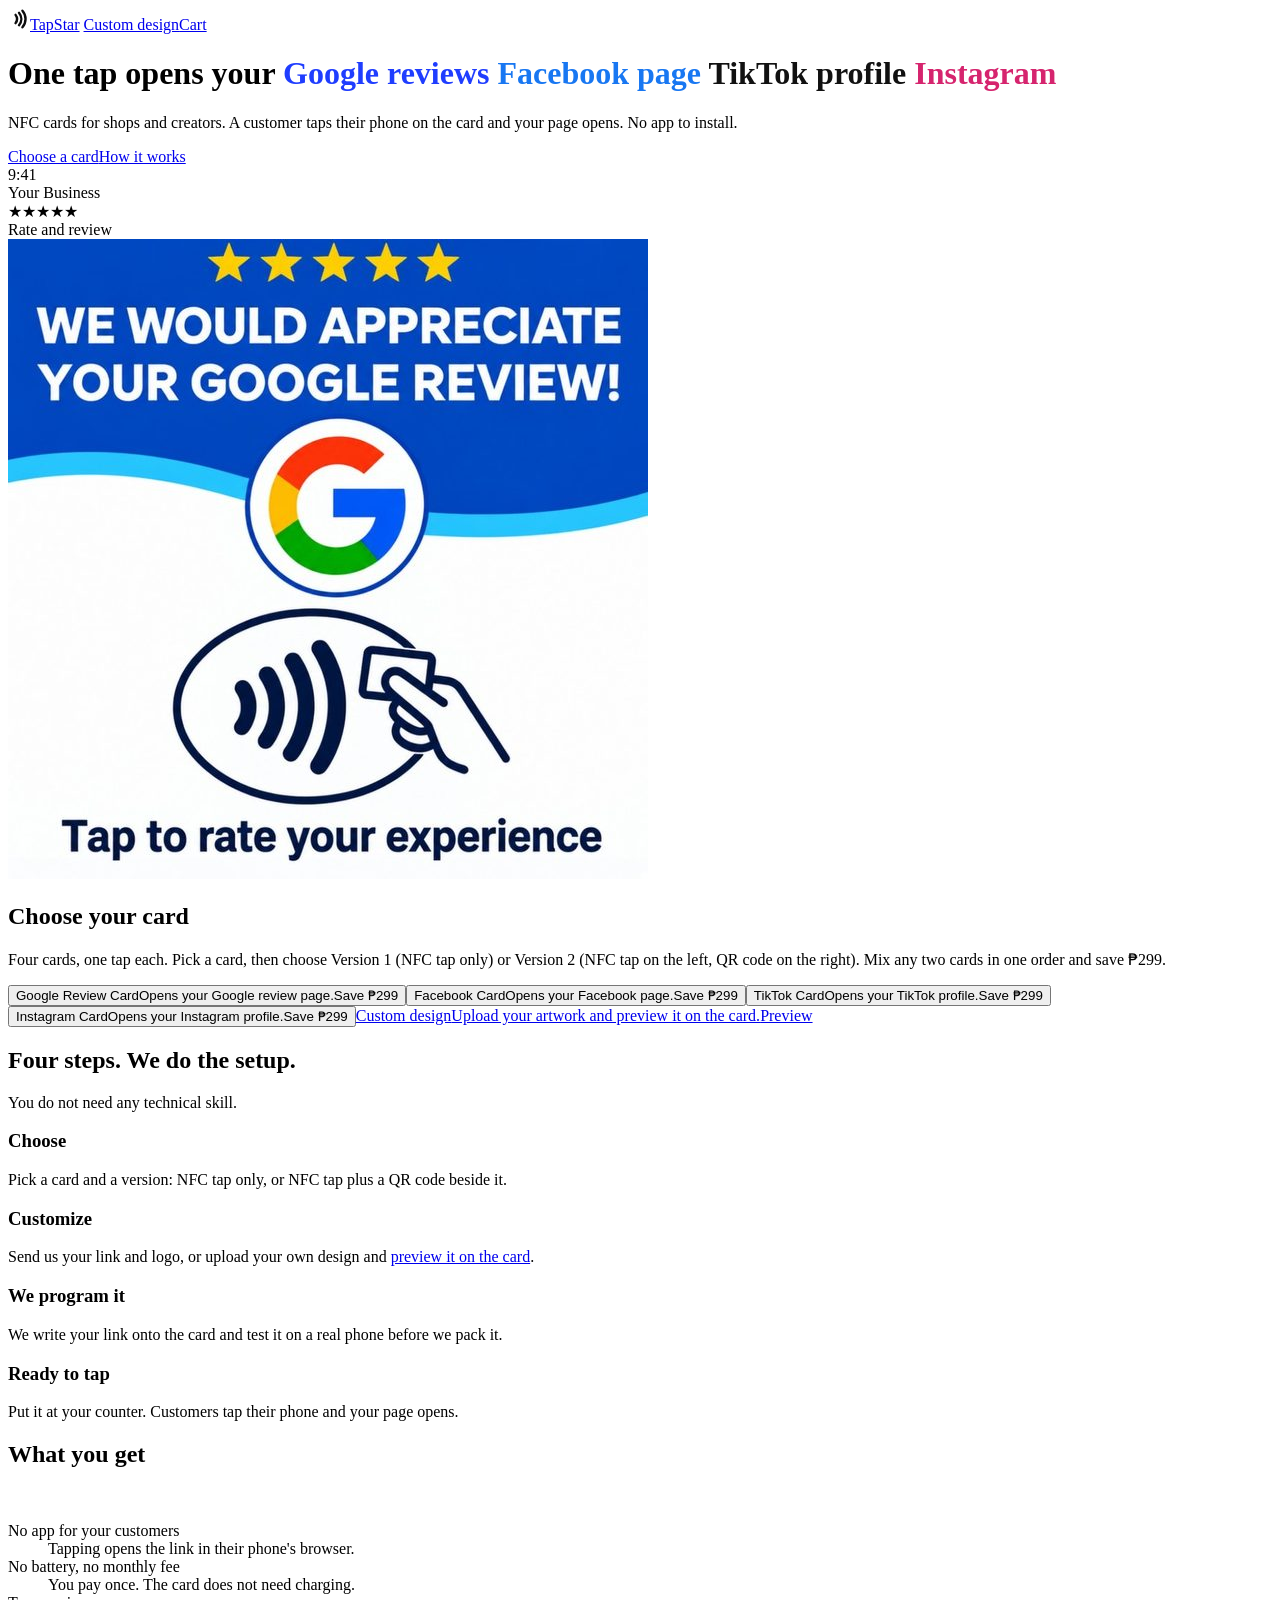
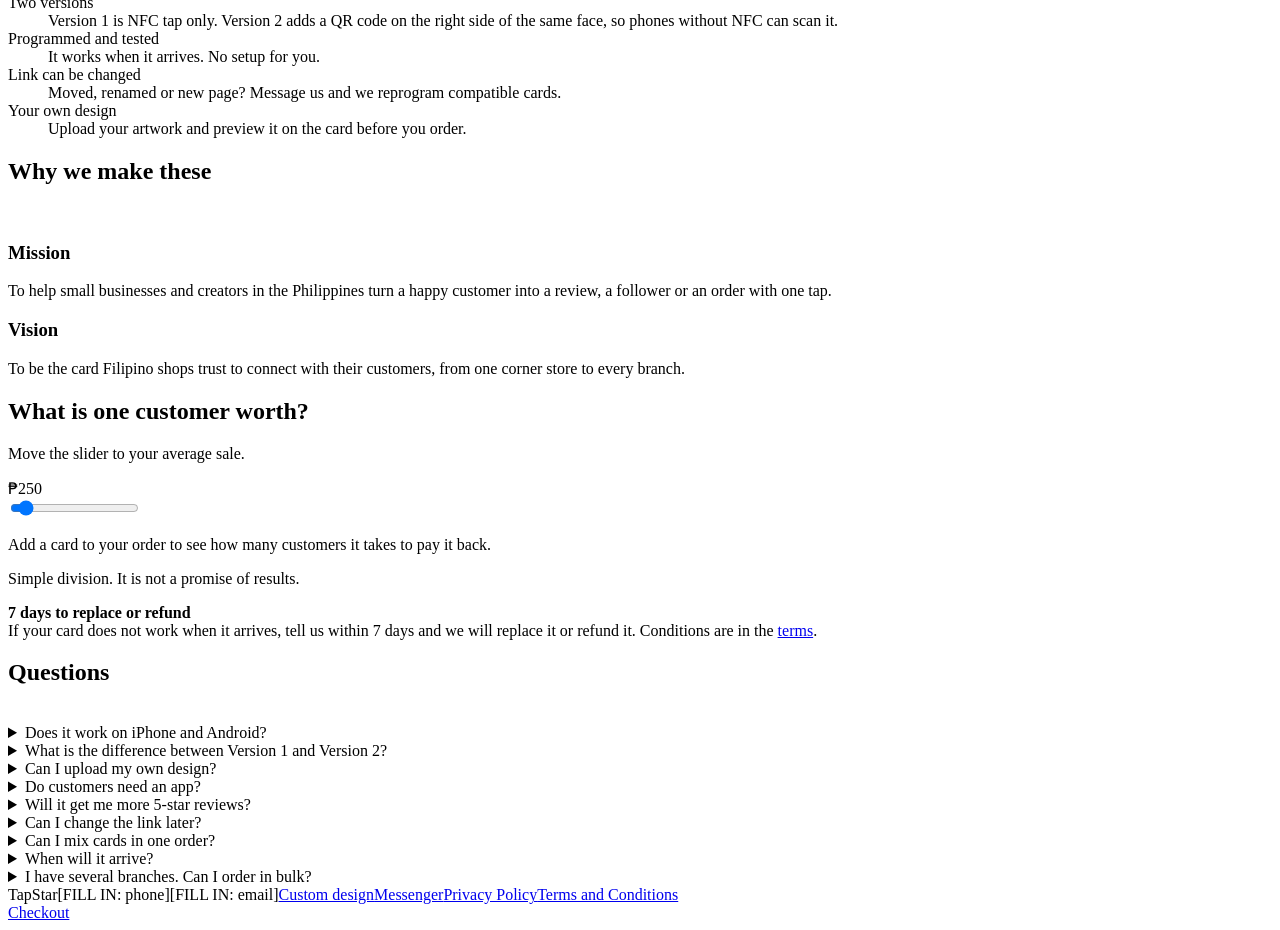
==== index.html @ 739f304b "Add files via upload" ====
<!DOCTYPE html>
<html lang="en">
<head>
<meta charset="UTF-8">
<meta name="viewport" content="width=device-width, initial-scale=1">
<title>TapStar: NFC cards that open your Google reviews, Facebook, TikTok or Instagram</title>
<meta name="description" content="NFC cards for shops and creators. A customer taps their phone on the card and your Google review page, Facebook, TikTok or Instagram opens.">
<link rel="icon" href="favicon.svg" type="image/svg+xml">
<link href="https://fonts.googleapis.com/css2?family=Schibsted+Grotesk:wght@400;600;800&display=swap" rel="stylesheet">
<link rel="stylesheet" href="style.css">
</head>
<body>
<div id="promo"></div>

<div class="w">
  <nav>
    <a class="logo" href="#top"><svg width="22" height="22" viewBox="0 0 64 64" fill="none" stroke="#0e0e0e" stroke-width="7" stroke-linecap="round" aria-hidden="true"><path d="M22 20c6 8 6 16 0 24"/><path d="M32 14c9 11 9 25 0 36"/><path d="M42 8c12 14 12 34 0 48"/></svg>TapStar</a>
    <span class="nr"><a class="o" id="navx" href="customize.html">Custom design</a><a class="o" id="navc" href="checkout.html">Cart</a></span>
  </nav>
</div>
<div class="w">

  <div class="hero" id="top">
    <div>
      <h1>One tap opens your<span class="cyc"><span class="trk" id="trk">
        <span style="color:#1f3dff">Google reviews</span>
        <span style="color:#1877f2">Facebook page</span>
        <span style="color:#111">TikTok profile</span>
        <span style="color:#d6246e">Instagram</span>
      </span></span></h1>
      <p>NFC cards for shops and creators. A customer taps their phone on the card and your page opens. No app to install.</p>
      <div class="cta"><a class="btn" href="#cards">Choose a card</a><a class="btn ghost" href="#how">How it works</a></div>
    </div>
    <div class="stage" id="stage" aria-hidden="true">
      <div class="phone"><div class="lk">9:41</div><div class="dest" id="dest"></div></div>
      <i class="ring"></i>
      <div class="card" id="hc"><b id="hn">Google Review</b><small>Tap here</small><svg width="30" height="30" viewBox="0 0 64 64" fill="none" stroke="currentColor" stroke-width="6" stroke-linecap="round"><path d="M22 20c6 8 6 16 0 24"/><path d="M32 14c9 11 9 25 0 36"/><path d="M42 8c12 14 12 34 0 48"/></svg></div>
    </div>
  </div>
</div>

<section id="cards" class="soft">
  <div class="w">
    <h2>Choose your card</h2>
    <p class="lead">Four cards, one tap each. Pick a card, then choose Version 1 (NFC tap only) or Version 2 (NFC tap on the left, QR code on the right). Mix any two cards in one order and save ₱299.</p>
    <div class="list" id="list"></div>
  </div>
</section>

<section id="how">
  <div class="w">
    <h2>Four steps. We do the setup.</h2>
    <p class="lead">You do not need any technical skill.</p>
    <div class="steps">
      <div class="step"><h3>Choose</h3><p>Pick a card and a version: NFC tap only, or NFC tap plus a QR code beside it.</p></div>
      <div class="step"><h3>Customize</h3><p>Send us your link and logo, or upload your own design and <a href="customize.html" id="hwc" style="text-decoration:underline">preview it on the card</a>.</p></div>
      <div class="step"><h3>We program it</h3><p>We write your link onto the card and test it on a real phone before we pack it.</p></div>
      <div class="step"><h3>Ready to tap</h3><p>Put it at your counter. Customers tap their phone and your page opens.</p></div>
    </div>
  </div>
</section>

<section class="soft">
  <div class="w">
    <h2>What you get</h2><br>
    <dl>
      <dt>No app for your customers</dt><dd>Tapping opens the link in their phone's browser.</dd>
      <dt>No battery, no monthly fee</dt><dd>You pay once. The card does not need charging.</dd>
      <dt>Two versions</dt><dd>Version 1 is NFC tap only. Version 2 adds a QR code on the right side of the same face, so phones without NFC can scan it.</dd>
      <dt>Programmed and tested</dt><dd>It works when it arrives. No setup for you.</dd>
      <dt>Link can be changed</dt><dd>Moved, renamed or new page? Message us and we reprogram compatible cards.</dd>
      <dt>Your own design</dt><dd>Upload your artwork and preview it on the card before you order.</dd>
    </dl>
  </div>
</section>

<section>
  <div class="w">
    <h2>Why we make these</h2><br>
    <div class="mv">
      <div><h3>Mission</h3><p>To help small businesses and creators in the Philippines turn a happy customer into a review, a follower or an order with one tap.</p></div>
      <div><h3>Vision</h3><p>To be the card Filipino shops trust to connect with their customers, from one corner store to every branch.</p></div>
    </div>
  </div>
</section>

<section class="roi">
  <div class="w">
    <h2>What is one customer worth?</h2>
    <p class="lead">Move the slider to your average sale.</p>
    <div class="rv" id="avgv">250</div>
    <input type="range" id="avg" min="50" max="3000" step="50" value="250" aria-label="Average customer spend in pesos">
    <p id="roit"></p>
    <p class="fine">Simple division. It is not a promise of results.</p>
  </div>
</section>

<section class="soft">
  <div class="w">
    <div class="gr"><b>7 days to replace or refund</b><p style="color:var(--mut);margin:0">If your card does not work when it arrives, tell us within 7 days and we will replace it or refund it. Conditions are in the <a href="terms.html">terms</a>.</p></div>
  </div>
</section>

<section>
  <div class="w" style="max-width:720px">
    <h2>Questions</h2><br>
    <details><summary>Does it work on iPhone and Android?</summary><p>Yes, on most modern phones with NFC turned on. If a customer's phone has no NFC, Version 2 has a QR code beside the NFC area that opens the same link.</p></details>
    <details><summary>What is the difference between Version 1 and Version 2?</summary><p>Version 1 is NFC tap only. Version 2 has the NFC tap area on the left and a QR code on the right, both on the same face of the card.</p></details>
    <details><summary>Can I upload my own design?</summary><p>Yes. Use the <a href="customize.html" style="text-decoration:underline">custom design preview</a> to see your artwork on the card. We confirm the final design with you in chat before we print.</p></details>
    <details><summary>Do customers need an app?</summary><p>No. The link opens in their browser.</p></details>
    <details><summary>Will it get me more 5-star reviews?</summary><p>We cannot promise that. It makes leaving a review easier. Your service decides the stars.</p></details>
    <details><summary>Can I change the link later?</summary><p>Yes. Message us and we will reprogram compatible cards.</p></details>
    <details><summary>Can I mix cards in one order?</summary><p>Yes. Any two cards in one order save ₱299, even if they are different.</p></details>
    <details><summary>When will it arrive?</summary><p>We confirm the exact date when we confirm your order. It depends on payment and the courier.</p></details>
    <details><summary>I have several branches. Can I order in bulk?</summary><p>Yes. Write the numbers in your order notes and we will send a quote.</p></details>
  </div>
</section>

<footer>
  <div class="w"><span>TapStar</span><span>[FILL IN: phone]</span><span>[FILL IN: email]</span><a href="customize.html">Custom design</a><a id="mm" href="#" target="_blank" rel="noopener">Messenger</a><a href="privacy.html">Privacy Policy</a><a href="terms.html">Terms and Conditions</a></div>
</footer>

<dialog id="dlg" aria-label="Card details"></dialog>

<div id="bar" aria-live="polite"><div class="w"><span id="bt"></span><a class="btn" id="bgo" href="checkout.html">Checkout</a></div></div>

<script src="config.js"></script>
<script>
var RM=matchMedia('(prefers-reduced-motion:reduce)').matches;
var WAVE='<svg width="30" height="30" viewBox="0 0 64 64" fill="none" stroke="currentColor" stroke-width="6" stroke-linecap="round" aria-hidden="true"><path d="M22 20c6 8 6 16 0 24"/><path d="M32 14c9 11 9 25 0 36"/><path d="M42 8c12 14 12 34 0 48"/></svg>';
function cardHtml(p){if(p.img)return '<div class="card img"><img src="'+p.img+'" alt="Google review NFC card: We would appreciate your Google review. Tap to rate your experience."></div>';return '<div class="card" style="--cc:'+p.card+';--ct:'+p.ct+'"><b>'+p.name.replace(' Card','')+'</b><small>Tap here</small>'+WAVE+'</div>'}

/* hero loop */
var HERO=[
 {n:'Google Review',img:IMG,card:'#fff',ct:'#0b3fcf',hd:'#1f3dff',ac:'<div class="st">\u2605\u2605\u2605\u2605\u2605</div>Rate and review'},
 {n:'Facebook',card:'#1877f2',ct:'#fff',hd:'#1877f2',ac:'<span class="fol">Follow</span>'},
 {n:'TikTok',card:'#111',ct:'#fff',hd:'#111',ac:'<span class="fol">Follow</span>'},
 {n:'Instagram',card:'#d6246e',ct:'#fff',hd:'#d6246e',ac:'<span class="fol">Follow</span>'}
];
var cur=0,stage=$('stage');
function show(i){
  var h=HERO[i];
  // This single line updates the CSS variable. The CSS transition handles the smooth slide!
  $('trk').style.setProperty('--i', i);
  var hc=$('hc');hc.classList.toggle('img',!!h.img);
  hc.style.setProperty('--cc',h.card);hc.style.setProperty('--ct',h.ct);
  hc.innerHTML=h.img?'<img src="'+h.img+'" alt="">':'<b>'+h.n+'</b><small>Tap here</small>'+WAVE;
  $('dest').innerHTML='<div class="hd" style="background:'+h.hd+'"></div><div class="av"></div><div class="nm">Your Business</div><div class="ac">'+h.ac+'</div>';
}
function play(i){
  show(i);stage.className='stage';
  setTimeout(function(){stage.classList.add('in')},300);
  setTimeout(function(){stage.classList.add('tap')},1300);
  setTimeout(function(){stage.classList.add('open')},1800);
  setTimeout(function(){stage.classList.remove('in','tap','open')},3500);
}
if(RM){show(0);stage.className='stage in open'}
else{play(0);setInterval(function(){cur=(cur+1)%HERO.length;play(cur)},4700)}

/* product list + dialog */
var list=$('list');
PR.forEach(function(p){
  var b=document.createElement('button');b.className='row';b.type='button';
  b.innerHTML='<span class="mc" style="--cc:'+p.dot+'"></span><span><span class="rt">'+p.name+'</span><span class="rd">'+p.d+'</span></span><span class="sv">Save '+P(CFG.save)+'<span class="pl"></span></span>';
  b.onclick=function(){openD(p)};
  list.appendChild(b);
});
var cr=document.createElement('a');cr.className='row';cr.id='crow';cr.href='customize.html';
cr.innerHTML='<span class="mc" style="--cc:#fff;box-shadow:inset 0 0 0 1.5px #0e0e0e"></span><span><span class="rt">Custom design</span><span class="rd">Upload your artwork and preview it on the card.</span></span><span class="sv">Preview<span class="pl"></span></span>';
list.appendChild(cr);
function count(el,to){
  if(RM){el.textContent=P(to);return}
  var t0=performance.now();
  (function f(t){var k=Math.min((t-t0)/650,1);el.textContent=P(Math.round(to*(1-Math.pow(1-k,3))));if(k<1)requestAnimationFrame(f)})(t0);
}
var dlg=$('dlg');
function openD(p){
  dlg.classList.remove('on');
  dlg.innerHTML='<div class="dc"><button class="x" type="button" aria-label="Close">\u00d7</button><div class="dv">'+cardHtml(p)+'</div><h3>'+p.name+'</h3><p>'+p.d+'</p><ul>'+p.pts.map(function(x){return '<li>'+x+'</li>'}).join('')+'</ul>'
   +'<h3>Choose a version</h3><div class="opts opts-versions">'+VER.map(function(v,i){
       return '<label class="opt">'+verSvg(v.id)+'<b>'+v.name+'</b><span>'+v.d+'</span><input type="radio" name="v" value="'+i+'"'+(i?'':' checked')+'></label>';
     }).join('')+'</div>'
   +'<div class="opts opts-pricing">'
   +'<label class="opt"><input type="radio" name="o" value="1" checked><div class="price-left"><b>Buy 1 Card</b></div><div class="price-right"><span class="pr" id="p1">'+P(0)+'</span></div></label>'
   +'<label class="opt"><input type="radio" name="o" value="2"><div class="price-left"><b>Buy 2 Cards</b><span class="price-save">Save '+P(CFG.save)+'</span></div><div class="price-right"><span class="old" id="po">'+P(0)+'</span><span class="pr" id="p2">'+P(0)+'</span></div></label></div>'
   +'<p class="note">Mix any cards: every 2 cards in one order save '+P(CFG.save)+'.</p><button class="btn" type="button" id="add">Add to order</button></div>';
  function vsel(){return VER[+dlg.querySelector('input[name=v]:checked').value]}
  function prices(){var one=CFG.price+vsel().extra;$('po').textContent=P(2*one);count($('p1'),one);count($('p2'),2*one-CFG.save)}
  dlg.querySelector('.x').onclick=function(){dlg.close()};
  dlg.querySelectorAll('input[name=v]').forEach(function(i){i.onchange=prices});
  dlg.querySelector('#add').onclick=function(){
    Q[p.id+'-'+vsel().id]=+dlg.querySelector('input[name=o]:checked').value;ui();dlg.close();
  };
  dlg.showModal();
  requestAnimationFrame(function(){dlg.classList.add('on');prices()});
}
dlg.addEventListener('click',function(e){if(e.target===dlg)dlg.close()});

/* order bar, nav cart link, payback */
loadCart();
function ui(){
  var c=calc(),bar=$('bar'),q=cartQuery();
  $('navc').textContent='Cart'+(c.q?' ('+c.q+')':'');
  $('navc').href='checkout.html'+q;$('bgo').href='checkout.html'+q;$('navx').href='customize.html'+q;$('crow').href='customize.html'+q;$('hwc').href='customize.html'+q;
  if(c.q){
    $('bt').innerHTML='<b>'+c.q+' card'+(c.q>1?'s':'')+'</b>'+(c.q%2===1?', add 1 more to save '+P(CFG.save):', you save '+P(c.save))+'. Total <b>'+P(c.total)+'</b>';
    bar.classList.add('on');
  }else bar.classList.remove('on');
  keepUrl(location.hash);
  roi();
}
function roi(){
  var a=+$('avg').value,c=calc();$('avgv').textContent=P(a);
  if(!c.q){$('roit').textContent='Add a card to your order to see how many customers it takes to pay it back.';return}
  var k=Math.ceil(c.total/a);
  $('roit').innerHTML='Your order costs '+P(c.total)+'. At '+P(a)+' per customer, it is paid back by <b>'+k+' customer'+(k>1?'s':'')+'</b> who found you through it.';
}
$('avg').oninput=roi;
if(CFG.promoEnds){
  var end=new Date(CFG.promoEnds).getTime(),pe=$('promo');
  (function t(){
    var d=end-Date.now();if(d<=0){pe.style.display='none';return}
    pe.style.display='block';
    pe.textContent='Pair savings end in '+Math.floor(d/864e5)+'d '+Math.floor(d%864e5/36e5)+'h '+Math.floor(d%36e5/6e4)+'m';
    setTimeout(t,30000);
  })();
}
$('mm').href='https://m.me/'+CFG.page;
ui();
</script>
</body>
</html>
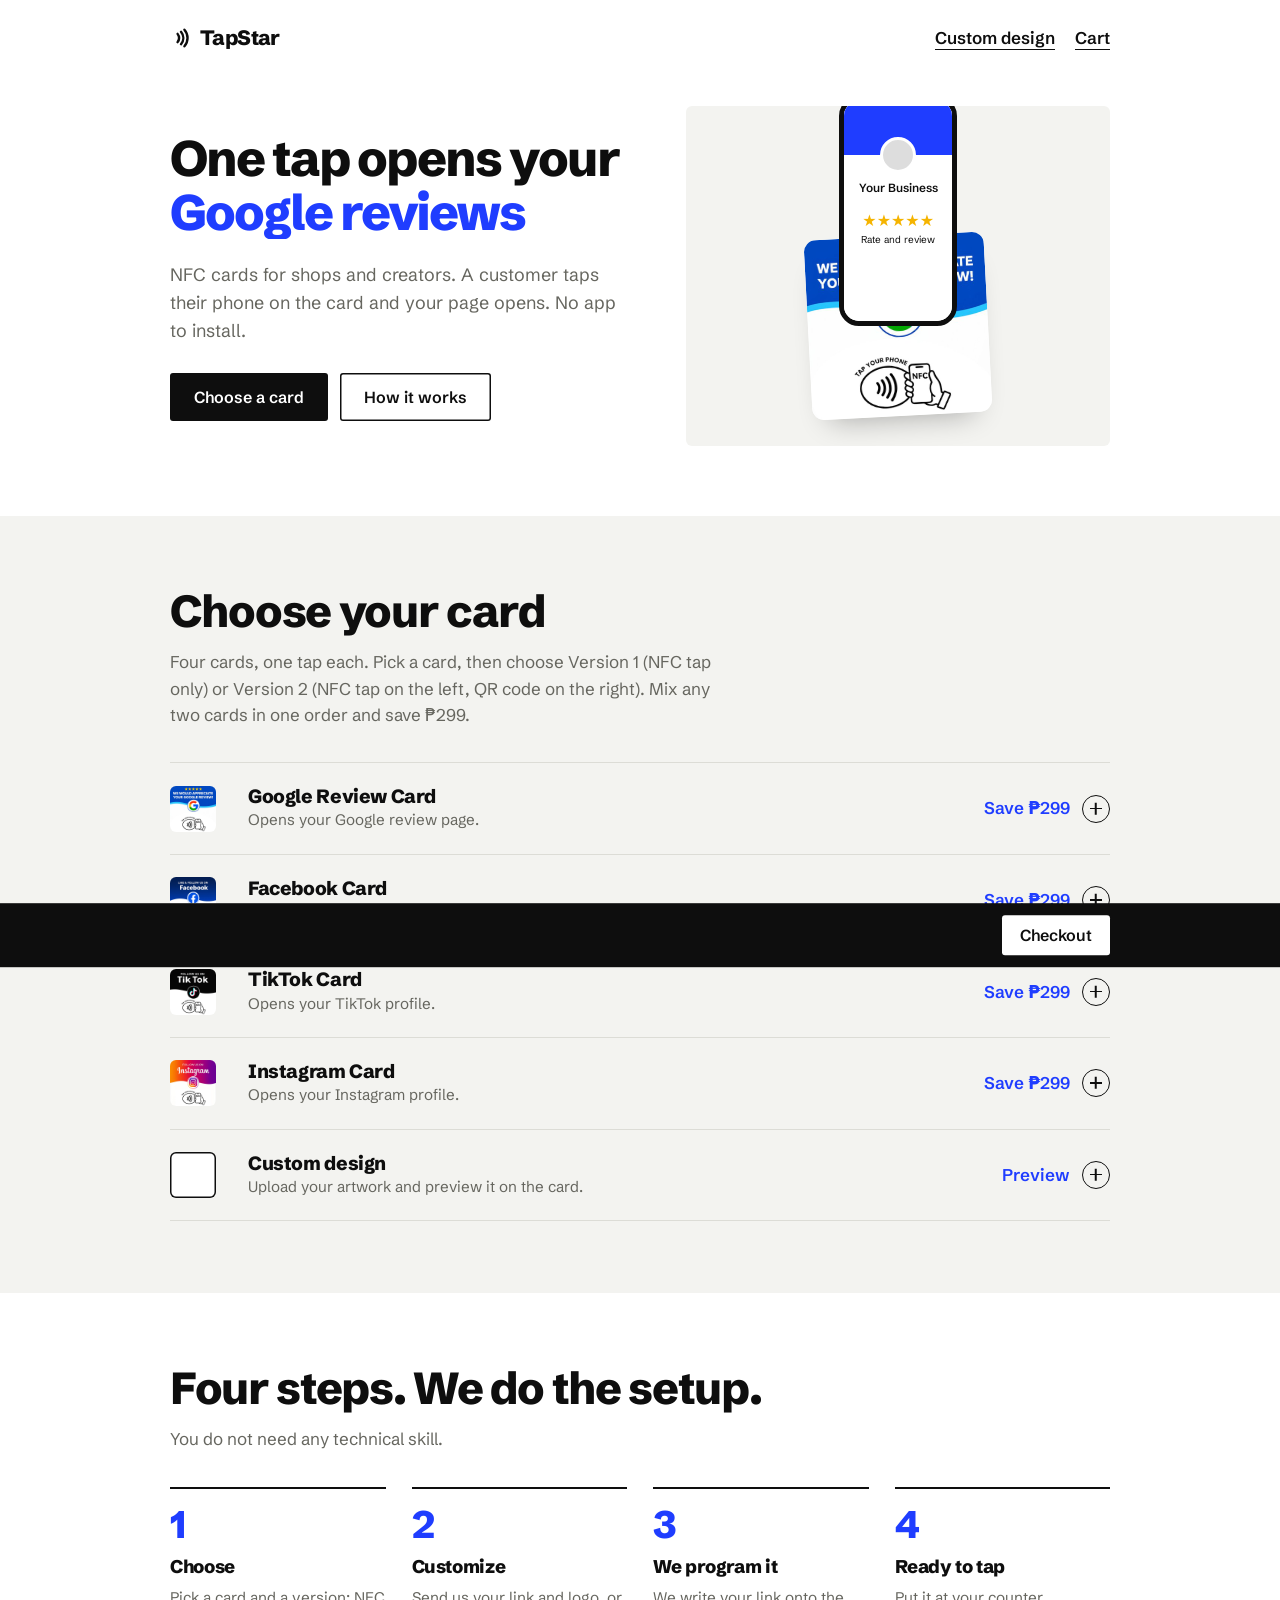
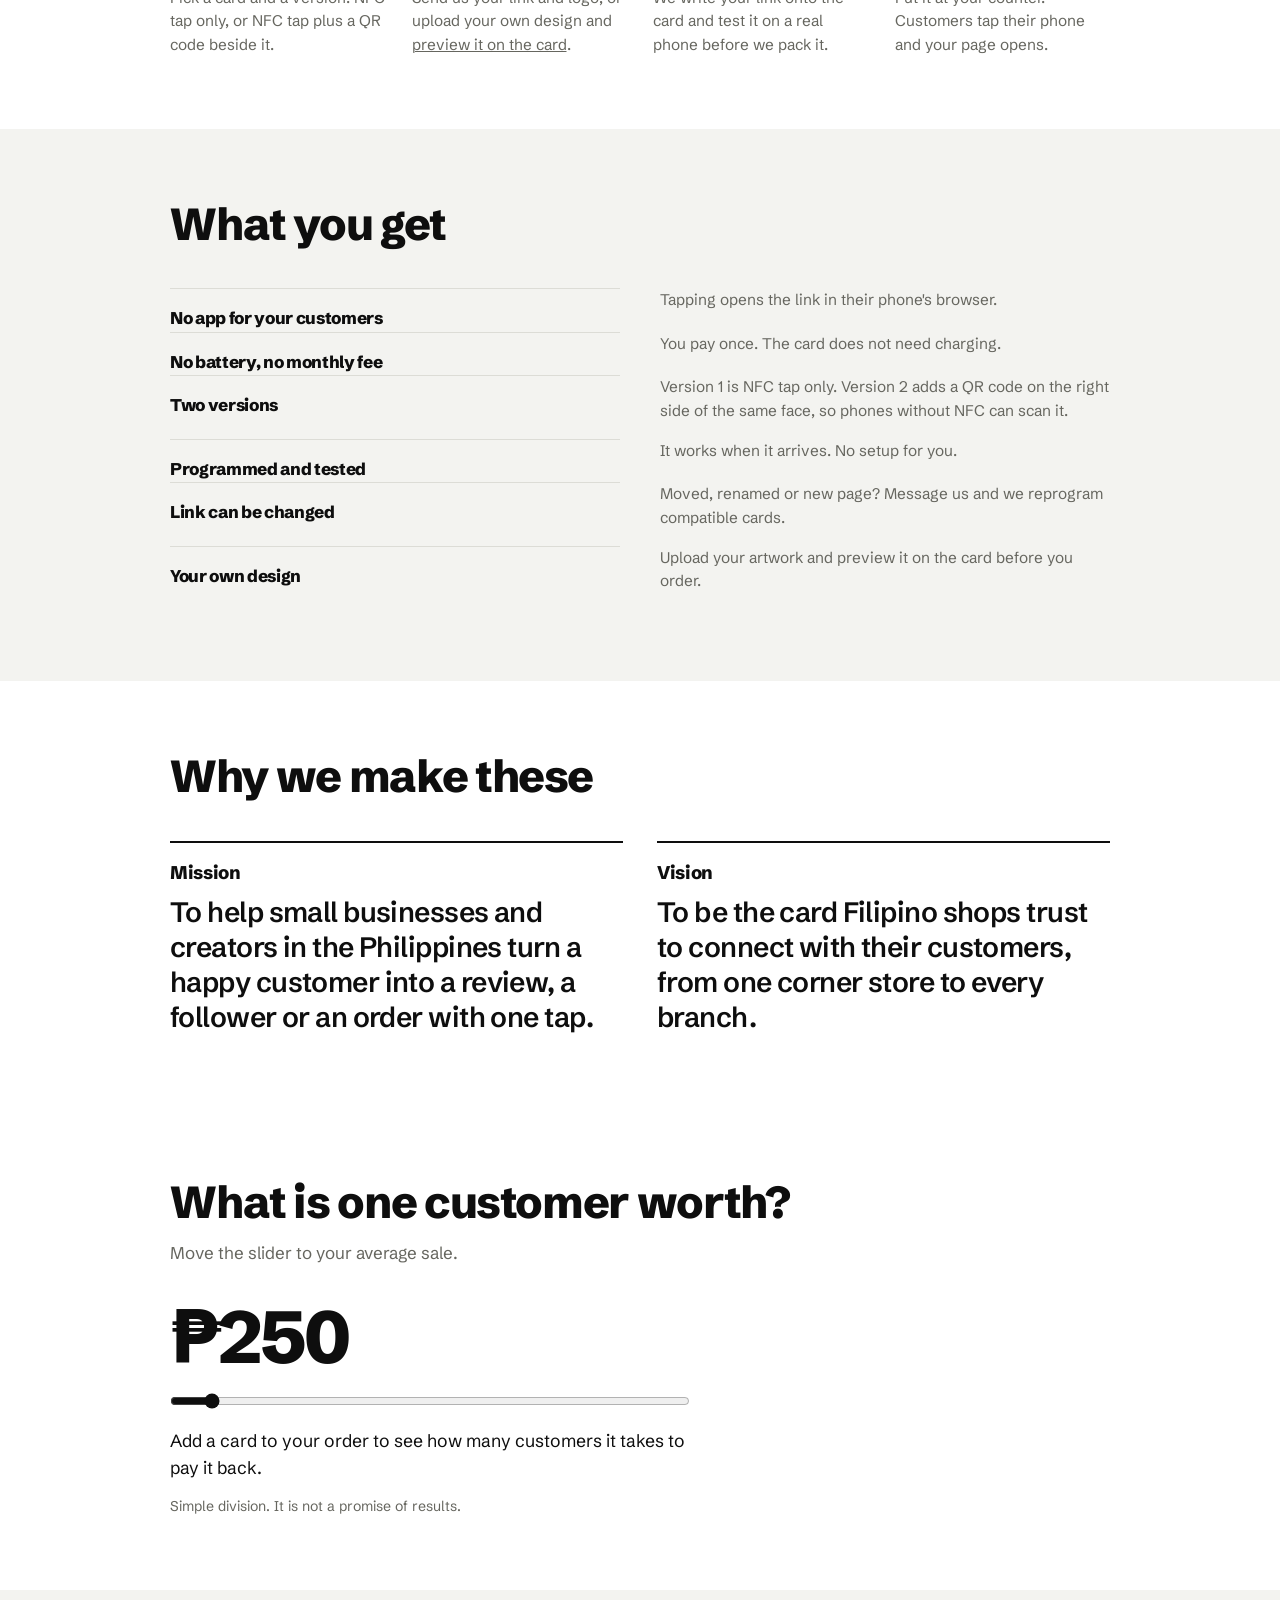
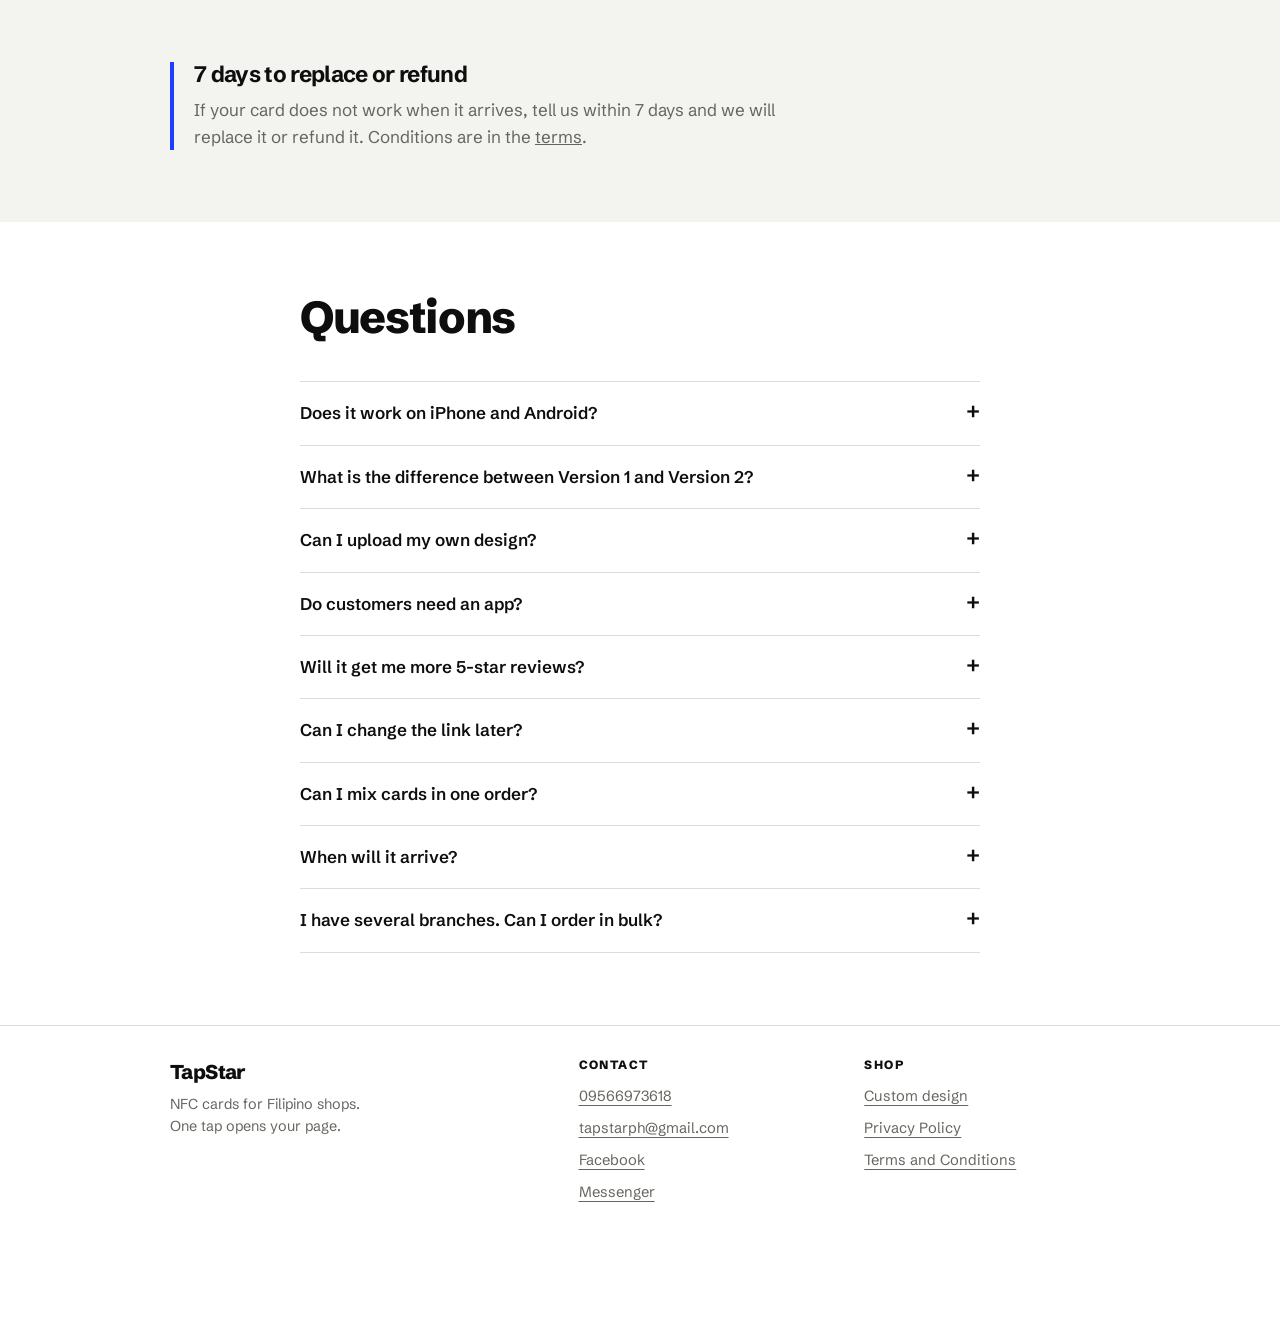
==== commit a92c73e7: "Add files via upload" ====
--- a/index.html
+++ b/index.html
@@ -117,25 +117,25 @@
 </section>
 
 <footer>
-  <div class="w"><span>TapStar</span><span>[FILL IN: phone]</span><span>[FILL IN: email]</span><a href="customize.html">Custom design</a><a id="mm" href="#" target="_blank" rel="noopener">Messenger</a><a href="privacy.html">Privacy Policy</a><a href="terms.html">Terms and Conditions</a></div>
+  <div class="w fw"><div class="fb"><b>TapStar</b><p>NFC cards for Filipino shops.<br>One tap opens your page.</p></div><div class="fc"><span class="fh">Contact</span><a href="tel:+639566973618">09566973618</a><a href="mailto:tapstarph@gmail.com">tapstarph@gmail.com</a><a href="https://facebook.com/TapStarPH" target="_blank" rel="noopener">Facebook</a><a id="mm" href="#" target="_blank" rel="noopener">Messenger</a></div><div class="fc"><span class="fh">Shop</span><a href="customize.html">Custom design</a><a href="privacy.html">Privacy Policy</a><a href="terms.html">Terms and Conditions</a></div></div>
 </footer>
 
 <dialog id="dlg" aria-label="Card details"></dialog>
 
 <div id="bar" aria-live="polite"><div class="w"><span id="bt"></span><a class="btn" id="bgo" href="checkout.html">Checkout</a></div></div>
 
-<script src="config.js"></script>
+<script data-cfasync="false" src="/cdn-cgi/scripts/5c5dd728/cloudflare-static/email-decode.min.js"></script><script src="config.js"></script>
 <script>
 var RM=matchMedia('(prefers-reduced-motion:reduce)').matches;
 var WAVE='<svg width="30" height="30" viewBox="0 0 64 64" fill="none" stroke="currentColor" stroke-width="6" stroke-linecap="round" aria-hidden="true"><path d="M22 20c6 8 6 16 0 24"/><path d="M32 14c9 11 9 25 0 36"/><path d="M42 8c12 14 12 34 0 48"/></svg>';
-function cardHtml(p){if(p.img)return '<div class="card img"><img src="'+p.img+'" alt="Google review NFC card: We would appreciate your Google review. Tap to rate your experience."></div>';return '<div class="card" style="--cc:'+p.card+';--ct:'+p.ct+'"><b>'+p.name.replace(' Card','')+'</b><small>Tap here</small>'+WAVE+'</div>'}
+function cardHtml(p){if(p.img)return '<div class="card img"><img src="'+p.img+'" alt="'+p.name+' NFC card"></div>';return '<div class="card" style="--cc:'+p.card+';--ct:'+p.ct+'"><b>'+p.name.replace(' Card','')+'</b><small>Tap here</small>'+WAVE+'</div>'}
 
 /* hero loop */
 var HERO=[
- {n:'Google Review',img:IMG,card:'#fff',ct:'#0b3fcf',hd:'#1f3dff',ac:'<div class="st">\u2605\u2605\u2605\u2605\u2605</div>Rate and review'},
- {n:'Facebook',card:'#1877f2',ct:'#fff',hd:'#1877f2',ac:'<span class="fol">Follow</span>'},
- {n:'TikTok',card:'#111',ct:'#fff',hd:'#111',ac:'<span class="fol">Follow</span>'},
- {n:'Instagram',card:'#d6246e',ct:'#fff',hd:'#d6246e',ac:'<span class="fol">Follow</span>'}
+ {n:'Google Review',img:PR[0].img,card:'#fff',ct:'#0b3fcf',hd:'#1f3dff',ac:'<div class="st">\u2605\u2605\u2605\u2605\u2605</div>Rate and review'},
+ {n:'Facebook',img:PR[1].img,card:'#1877f2',ct:'#fff',hd:'#1877f2',ac:'<span class="fol">Follow</span>'},
+ {n:'TikTok',img:PR[2].img,card:'#111',ct:'#fff',hd:'#111',ac:'<span class="fol">Follow</span>'},
+ {n:'Instagram',img:PR[3].img,card:'#d6246e',ct:'#fff',hd:'#d6246e',ac:'<span class="fol">Follow</span>'}
 ];
 var cur=0,stage=$('stage');
 function show(i){
@@ -161,7 +161,7 @@
 var list=$('list');
 PR.forEach(function(p){
   var b=document.createElement('button');b.className='row';b.type='button';
-  b.innerHTML='<span class="mc" style="--cc:'+p.dot+'"></span><span><span class="rt">'+p.name+'</span><span class="rd">'+p.d+'</span></span><span class="sv">Save '+P(CFG.save)+'<span class="pl"></span></span>';
+  b.innerHTML='<span class="mc" style="'+thumb(p)+'"></span><span><span class="rt">'+p.name+'</span><span class="rd">'+p.d+'</span></span><span class="sv">Save '+P(CFG.save)+'<span class="pl"></span></span>';
   b.onclick=function(){openD(p)};
   list.appendChild(b);
 });
--- a/style.css
+++ b/style.css
@@ -0,0 +1,328 @@
+:root{--bg:#fff;--soft:#f3f3f0;--ink:#0e0e0e;--mut:#66665f;--line:#dcdcd6;--acc:#1f3dff}
+*{box-sizing:border-box;margin:0;padding:0}
+html{scroll-behavior:smooth}
+body{font:17px/1.55 'Schibsted Grotesk',system-ui,sans-serif;color:var(--ink);background:var(--bg);padding-bottom:80px}
+a{color:inherit}
+.w{max-width:980px;margin:auto;padding:0 20px}
+section{padding:72px 0}
+h2{font-weight:800;font-size:clamp(1.8rem,5vw,2.8rem);line-height:1.05;letter-spacing:-.03em;margin-bottom:14px}
+.lead{color:var(--mut);max-width:34rem;margin-bottom:34px}
+.btn{display:inline-block;border:0;background:var(--ink);color:#fff;padding:14px 24px;border-radius:3px;font:600 1rem 'Schibsted Grotesk',sans-serif;cursor:pointer;text-decoration:none;transition:background .2s,transform .2s}
+.btn:hover{background:var(--acc)}
+.btn:active{transform:translateY(1px)}
+.btn.ghost{background:transparent;color:var(--ink);box-shadow:inset 0 0 0 1.5px var(--ink)}
+.btn.ghost:hover{background:var(--ink);color:#fff}
+:focus-visible{outline:3px solid var(--acc);outline-offset:3px}
+#promo{background:var(--ink);color:#fff;text-align:center;font-size:.92rem;padding:8px 12px;display:none}
+nav{display:flex;justify-content:space-between;align-items:center;padding:22px 0}
+.logo{font-weight:800;font-size:1.3rem;letter-spacing:-.03em;display:flex;align-items:center;gap:8px;text-decoration:none}
+nav a.o{font-weight:600;text-decoration:underline;text-underline-offset:5px}
+/* hero */
+.hero{display:grid;gap:40px;align-items:center;padding:30px 0 70px}
+.hero>*{min-width:0}
+@media(min-width:840px){.hero{grid-template-columns:minmax(0,1.05fr) minmax(0,.95fr);gap:48px}.hero h1{font-size:clamp(2.2rem,3.9vw,3.7rem)}}
+h1{font-weight:800;font-size:clamp(2.3rem,8.4vw,5rem);line-height:1.08;letter-spacing:-.04em}
+.cyc{display:block;height:1.08em;overflow:hidden}
+.trk{display:block;transition:transform .7s cubic-bezier(.7,0,.2,1);transform:translateY(calc(var(--i,0) * -1.08em))}
+.trk span{display:block;height:1.08em}
+.hero p{color:var(--mut);font-size:1.12rem;max-width:28rem;margin:22px 0 28px}
+.cta{display:flex;gap:12px;flex-wrap:wrap}
+.stage{position:relative;height:340px;background:var(--soft);border-radius:6px;overflow:hidden}
+.card{width:180px;height:180px;border-radius:12px;background:var(--cc,#fff);color:var(--ct,#0b3fcf);padding:16px;display:flex;flex-direction:column;justify-content:space-between;box-shadow:0 18px 30px -18px #0005;transition:background .6s,color .6s}
+.card b{font-size:1.1rem;letter-spacing:-.02em}
+.card small{font-size:.8rem;font-weight:600;opacity:.85}
+.card svg{align-self:flex-end}
+.card.img{padding:0;overflow:hidden;background:#fff}
+.card.img img{width:100%;height:100%;object-fit:cover;display:block}
+.stage .card{position:absolute;left:50%;bottom:30px;margin-left:-90px;transform:rotate(-3deg)}
+.phone{position:absolute;left:50%;top:-250px;width:118px;height:230px;margin-left:-59px;border:5px solid var(--ink);border-radius:20px;background:#fff;transition:transform .8s cubic-bezier(.2,.9,.3,1);z-index:2;overflow:hidden}
+.in .phone{transform:translateY(240px)}
+.lk{text-align:center;padding-top:34px;font-weight:800;font-size:1.7rem;letter-spacing:-.03em;color:#999}
+.dest{position:absolute;inset:0;opacity:0;transition:opacity .4s;background:#fff;text-align:center}
+.open .dest{opacity:1}
+.dest .hd{height:54px}
+.dest .av{width:36px;height:36px;border-radius:50%;background:#ddd;margin:-18px auto 6px;border:3px solid #fff}
+.dest .nm{font-weight:600;font-size:.74rem}
+.dest .ac{margin-top:10px;font-size:.62rem}
+.fol{display:inline-block;background:#111;color:#fff;padding:4px 14px;border-radius:3px}
+.st{color:#f5b400;font-size:1rem}
+.ring{position:absolute;left:50%;bottom:200px;width:20px;height:20px;margin-left:-10px;border:2px solid var(--ink);border-radius:50%;opacity:0;z-index:3}
+.tap .ring{animation:rg .9s ease-out 2}
+@keyframes rg{from{opacity:.8;transform:scale(1)}to{opacity:0;transform:scale(7)}}
+.tap .card svg path{animation:wv .5s ease-in-out 3}
+@keyframes wv{50%{opacity:.2}}
+.list{border-top:1px solid var(--line)}
+.row{all:unset;box-sizing:border-box;display:grid;grid-template-columns:60px 1fr auto;gap:18px;align-items:center;width:100%;padding:22px 0;border-bottom:1px solid var(--line);cursor:pointer;position:relative;isolation:isolate}
+.row:before{content:"";position:absolute;inset:0 -20px;background:var(--soft);transform:scaleX(0);transform-origin:left;transition:transform .35s cubic-bezier(.6,0,.2,1);z-index:-1}
+.row:hover:before,.row:focus-visible:before{transform:scaleX(1)}
+.row:focus-visible{outline:3px solid var(--acc);outline-offset:2px}
+.mc{width:46px;height:46px;border-radius:6px;background:var(--cc) center/cover;transition:transform .3s}
+.row:hover .mc{transform:rotate(-6deg) translateY(-2px)}
+.rt{display:block;font-size:1.2rem;font-weight:800;letter-spacing:-.02em;line-height:1.2}
+.rd{display:block;color:var(--mut);font-size:.95rem}
+.sv{color:var(--acc);font-weight:600;white-space:nowrap;display:flex;align-items:center;gap:12px}
+.pl{width:28px;height:28px;border:1.5px solid var(--ink);border-radius:50%;position:relative;transition:transform .3s,background .3s}
+.pl:before,.pl:after{content:"";position:absolute;left:50%;top:50%;width:12px;height:1.5px;background:var(--ink);margin:-1px 0 0 -6px;transition:background .3s}
+.pl:after{transform:rotate(90deg)}
+.row:hover .pl{transform:rotate(90deg);background:var(--ink)}
+.row:hover .pl:before,.row:hover .pl:after{background:#fff}
+@media(max-width:520px){.row{grid-template-columns:48px 1fr}.sv{grid-column:2}.mc{width:40px;height:40px}}
+dialog{border:0;padding:0;margin:auto;width:calc(100% - 24px);max-width:480px;border-radius:8px;color:var(--ink);overflow-y:auto;max-height:calc(100vh - 24px);max-height:calc(100dvh - 24px)}
+dialog::backdrop{background:#0009}
+dialog[open]{animation:up .4s cubic-bezier(.2,.9,.3,1)}
+@keyframes up{from{opacity:0;transform:translateY(40px)}}
+.dc{padding:26px 22px 22px;position:relative}
+.x{position:absolute;top:10px;right:12px;border:0;background:none;font-size:1.8rem;line-height:1;cursor:pointer;padding:6px 10px;z-index:2}
+.dv{background:var(--soft);border-radius:6px;display:grid;place-items:center;height:210px;margin-bottom:18px}
+.dv .card{transform:rotate(-3deg) scale(.86);animation:fl 3.2s ease-in-out infinite}
+@keyframes fl{50%{transform:rotate(-1deg) scale(.86) translateY(-6px)}}
+.dc h3{font-size:1.5rem;font-weight:800;letter-spacing:-.03em;line-height:1.1}
+.dc p{color:var(--mut);margin:6px 0 10px}
+.dc ul{list-style:none;margin-bottom:16px;font-size:.95rem}
+.dc li{padding:2px 0 2px 18px;position:relative}
+.dc li:before{content:"";position:absolute;left:2px;top:.62em;width:6px;height:6px;background:var(--acc)}
+.opts{display:grid;gap:10px;margin-bottom:10px}
+.opt{position:relative;display:flex;justify-content:space-between;align-items:center;gap:10px;border:1.5px solid var(--line);border-radius:6px;padding:14px;cursor:pointer;transition:border-color .2s}
+.opt:has(input:checked){border-color:var(--ink);box-shadow:inset 0 0 0 1px var(--ink)}
+.opt input{position:absolute;opacity:0}
+.opt:has(input:focus-visible){outline:3px solid var(--acc)}
+.opt b{font-size:1.05rem}
+.opt .sv2{display:block;color:var(--acc);font-weight:600;font-size:.9rem}
+.pr{font-weight:800;font-size:1.4rem;letter-spacing:-.02em}
+.old{position:relative;color:var(--mut);margin-right:8px;font-size:1rem}
+.old:after{content:"";position:absolute;left:-2px;right:-2px;top:52%;height:2px;background:var(--ink);transform:scaleX(0);transform-origin:left;transition:transform .5s .55s}
+.on .old:after{transform:scaleX(1)}
+.note{font-size:.88rem}
+.dc .btn{width:100%;margin-top:6px}
+.steps{display:grid;gap:26px;counter-reset:s}
+@media(min-width:760px){.steps{grid-template-columns:repeat(4,1fr)}}
+.step{border-top:2px solid var(--ink);padding-top:16px}
+.step:before{counter-increment:s;content:counter(s);font-weight:800;font-size:2.4rem;letter-spacing:-.04em;color:var(--acc);display:block;line-height:1}
+.step h3{margin:10px 0 4px;font-size:1.15rem;font-weight:800;letter-spacing:-.02em}
+.step p{color:var(--mut);font-size:.96rem}
+dl{display:grid;gap:0 40px}
+@media(min-width:760px){dl{grid-template-columns:1fr 1fr}}
+dt{font-weight:800;letter-spacing:-.02em;padding-top:16px;border-top:1px solid var(--line)}
+dd{color:var(--mut);padding-bottom:16px;font-size:.96rem}
+.soft{background:var(--soft)}
+.roi .rv{font-weight:800;font-size:clamp(2.6rem,10vw,4.6rem);letter-spacing:-.04em;line-height:1}
+input[type=range]{width:100%;max-width:520px;accent-color:var(--ink);height:34px;display:block;margin:10px 0}
+#roit{max-width:34rem;font-size:1.1rem;min-height:3.4em}
+.fine{color:var(--mut);font-size:.88rem;margin-top:8px}
+.gr{display:grid;gap:10px;border-left:4px solid var(--acc);padding-left:20px;max-width:40rem}
+.gr b{font-size:1.4rem;letter-spacing:-.03em;line-height:1.15}
+details{border-top:1px solid var(--line);padding:18px 0}
+details:last-of-type{border-bottom:1px solid var(--line)}
+summary{font-weight:600;cursor:pointer;list-style:none;display:flex;justify-content:space-between;gap:20px}
+summary::-webkit-details-marker{display:none}
+summary:after{content:"+";font-size:1.4rem;line-height:1;transition:transform .3s}
+details[open] summary:after{transform:rotate(45deg)}
+details p{color:var(--mut);margin-top:10px;max-width:38rem;animation:fd .35s}
+@keyframes fd{from{opacity:0;transform:translateY(-6px)}}
+form{display:grid;gap:12px;max-width:520px}
+input[type=text],textarea{padding:14px;border:1.5px solid var(--line);border-radius:4px;font:1rem 'Schibsted Grotesk',sans-serif;width:100%;background:#fff}
+input[type=text]:focus,textarea:focus{border-color:var(--ink);outline:none}
+.it{display:flex;justify-content:space-between;align-items:center;padding:10px 0;border-bottom:1px solid var(--line)}
+.stp{display:flex;align-items:center;gap:6px}
+.stp button{width:34px;height:34px;border:1.5px solid var(--ink);background:#fff;border-radius:3px;font-size:1.2rem;cursor:pointer;transition:background .2s,color .2s}
+.stp button:hover{background:var(--ink);color:#fff}
+.stp span{min-width:26px;text-align:center;font-weight:800;display:inline-block}
+.pop{animation:pp .3s}
+@keyframes pp{40%{transform:translateY(-6px)}}
+.sum{background:#fff;padding:16px;border-radius:6px;font-size:.98rem;border:1.5px solid var(--line)}
+.sum div{display:flex;justify-content:space-between;gap:12px;padding:2px 0}
+.sum .t{font-weight:800;font-size:1.5rem;letter-spacing:-.02em;border-top:1px solid var(--line);margin-top:8px;padding-top:8px}
+.sum .g{color:var(--acc);font-weight:600}
+.cp{display:flex;gap:8px}
+#cpm{min-height:1.4em;font-size:.92rem;font-weight:600}
+footer{border-top:1px solid var(--line);padding:30px 0 50px;color:var(--mut);font-size:.92rem}
+footer .w{display:flex;gap:10px 28px;flex-wrap:wrap}
+footer a{text-decoration:underline;text-underline-offset:4px}
+#bar{position:fixed;left:0;right:0;bottom:0;z-index:30;background:var(--ink);color:#fff;transform:translateY(105%);transition:transform .45s cubic-bezier(.2,.9,.3,1)}
+#bar.on{transform:none}
+#bar .w{display:flex;justify-content:space-between;align-items:center;gap:14px;padding-top:12px;padding-bottom:12px}
+#bar b{font-weight:800}
+#bar .btn{background:#fff; color:var(--ink);padding:10px 18px;flex:none}
+#bar .btn:hover{background:var(--acc);color:#fff}
+[hidden]{display:none!important}
+.pg{animation:pgin .45s cubic-bezier(.2,.9,.3,1)}
+@keyframes pgin{from{opacity:0;transform:translateY(16px)}}
+.ck{padding:30px 20px 90px}
+.back{display:inline-block;margin-bottom:20px;font-weight:600;text-decoration:underline;text-underline-offset:5px}
+.ckgrid{display:grid;gap:36px;margin-top:18px}
+@media(min-width:860px){.ckgrid{grid-template-columns:1.1fr .9fr;align-items:start}}
+.ci{display:grid;grid-template-columns:56px 1fr auto;gap:14px;align-items:center;padding:14px 0;border-bottom:1px solid var(--line)}
+.ci .mc{width:56px;height:56px}
+.ci b{display:block;letter-spacing:-.01em }
+.ci small{color:var(--mut)}
+.up{margin-top:18px;padding:16px;background:var(--soft);border-radius:6px}
+.up b{display:block;margin-bottom:10px}
+.up button{margin:0 8px 8px 0;padding:9px 14px;border:1.5px solid var(--ink);background:#fff;border-radius:3px;font:600 .95rem 'Schibsted Grotesk',sans-serif;cursor:pointer;transition:background .2s,color .2s}
+.up button:hover{background:var(--ink);color:#fff}
+.empty{padding:30px 0}
+.trust{list-style:none;margin-top:20px;font-size:.93rem;color:var(--mut)}
+.trust li{padding:3px 0 3px 18px;position:relative}
+.trust li:before{content: " ";position:absolute;left:2px;top:.62em;width:6px;height:6px;background:var(--acc)}
+.ck .sum{background:var(--soft);border-color:transparent}
+.nr{display:flex;gap:20px}
+.vh{font-weight:800;letter-spacing:-.02em;margin:4px 0 8px}
+.ver{justify-content:flex-start;gap:14px}
+.ver svg{flex:none}
+.vd{display:block;color:var(--mut);font-size:.88rem}
+.mv{display:grid; gap:34px}
+@media(min-width:760px){.mv{grid-template-columns:1fr 1fr}}
+.mv div{border-top:2px solid var(--ink);padding-top:16px}
+.mv h3{font-size:1.15rem;font-weight:800;letter-spacing:-.02em;margin-bottom:8px}
+.mv p{font-size:clamp(1.25rem,3.4vw,1.75rem);font-weight:600;letter-spacing:-.02em;line-height:1.25}
+.cz{display:grid;gap:26px;padding-top:10px;padding-bottom:90px}
+@media(min-width:900px){.cz{grid-template-columns:1fr 1fr;align-items:start}.pvw{position:sticky;top:20px}}
+.cv{width:100%;height:auto;display:block;border-radius:8px;background:var(--soft)}
+.gd{display:flex;gap:10px;align-items:center;margin:12px 0;font-weight:600}
+.ctl h1{font-weight:800;font-size:clamp(2rem,6vw,2.8rem);line-height:1.05;letter-spacing:-.03em;margin-bottom:10px}
+.panel{border:1px solid var(--line);border-radius:8px;padding:18px;margin-bottom:16px;background:#fff}
+.panel h3{font-size:1.15rem;font-weight:800;letter-spacing:-.02em;margin-bottom:12px}
+select{padding:14px;border:1.5px solid var(--line);border-radius:4px;font:1rem 'Schibsted Grotesk',sans-serif;width:100%;background:#fff}
+.seg{display:grid;grid-template-columns:1fr 1fr;gap:8px;margin-bottom:12px}
+.seg button{padding:12px;border:1.5px solid var(--line);background:#fff;border-radius:4px;font:600 .95rem 'Schibsted Grotesk',sans-serif;cursor:pointer;transition:background .2s,color .2s}
+.seg button:hover{border-color:var(--ink)}
+.seg button.on{background:var(--ink);color:#fff;border-color:var(--ink)}
+.drop{display:block;border:1.5px dashed var(--ink);border-radius:6px;padding:26px 14px;text-align:center;cursor:pointer;transition:background .2s}
+.drop:hover{background:var(--soft)}
+.sl{display:flex;justify-content:space-between;align-items:center;font-weight:600;margin-top:10px}
+.chips{display:flex;flex-wrap:wrap;gap:8px;margin-top:10px}
+.chips button{padding:8px 12px;border:1.5px solid var(--line);background:#fff;border-radius:4px;font:600 .9rem 'Schibsted Grotesk',sans-serif;cursor:pointer;transition:background .2s,color .2s}
+.chips button:hover{border-color:var(--ink)}
+.chips button.on{background:var(--ink);color:#fff;border-color:var(--ink)}
+.pbox{background:var(--soft);border-color:transparent}
+.pbox .pr{font-size:2.2rem;margin:4px 0}
+@media(max-height:760px){.dv{height:150px}.dv .card{transform:rotate(-3deg) scale(.7)}}
+@media(prefers-reduced-motion:reduce){*{animation:none!important;transition:none!important}html{scroll-behavior:auto}}
+
+/* ========================================= */
+/* NEW DIALOG STYLES FOR CLEANER UI          */
+/* ========================================= */
+
+/* 1. Version Selector (Side-by-Side) */
+.opts-versions {
+    display: grid;
+    grid-template-columns: 1fr 1fr;
+    gap: 0;
+    border: 1.5px solid var(--line);
+    border-radius: 8px;
+    overflow: hidden;
+    margin-bottom: 16px;
+    background: #fff;
+}
+
+.opts-versions .opt {
+    display: flex;
+    flex-direction: column;
+    align-items: center;
+    justify-content: center;
+    text-align: center;
+    padding: 16px 10px;
+    border-right: 1.5px solid var(--line);
+    border-radius: 0;
+    background: #fff;
+    transition: background 0.2s;
+}
+
+.opts-versions .opt:last-child {
+    border-right: none;
+}
+
+.opts-versions .opt:has(input:checked) {
+    background: var(--soft);
+}
+
+.opts-versions .opt svg {
+    width: 48px;
+    height: 32px;
+    margin-bottom: 8px;
+    stroke: var(--ink);
+}
+
+.opts-versions .opt b {
+    font-size: 1rem;
+    margin-bottom: 2px;
+}
+
+.opts-versions .opt span {
+    font-size: 0.8rem;
+    color: var(--mut);
+    font-weight: 400;
+}
+
+/* 2. Pricing/Quantity Selector (List inside a box) */
+.opts-pricing {
+    display: flex;
+    flex-direction: column;
+    border: 1.5px solid var(--line);
+    border-radius: 8px;
+    overflow: hidden;
+    margin-bottom: 16px;
+    background: #fff;
+}
+
+.opts-pricing .opt {
+    display: flex;
+    justify-content: space-between;
+    align-items: center;
+    padding: 16px;
+    border-bottom: 1.5px solid var(--line);
+    border-radius: 0;
+    background: #fff;
+}
+
+.opts-pricing .opt:last-child {
+    border-bottom: none;
+}
+
+.opts-pricing .opt:has(input:checked) {
+    background: var(--soft);
+}
+
+.price-left {
+    display: flex;
+    flex-direction: column;
+    gap: 4px;
+}
+
+.price-left b {
+    font-size: 1.1rem;
+}
+
+.price-save {
+    color: var(--acc);
+    font-size: 0.9rem;
+    font-weight: 600;
+}
+
+.price-right {
+    display: flex;
+    align-items: baseline;
+    gap: 8px;
+}
+
+.price-right .pr {
+    font-size: 1.4rem;
+    margin: 0;
+}
+
+.price-right .old {
+    font-size: 0.9rem;
+}
+
+
+/* Easy back-to-home bar on sub-pages */
+.homebar{display:flex;align-items:center;gap:10px;padding:13px 20px;background:var(--soft);border-bottom:1px solid var(--line);font-weight:700;font-size:1.02rem;color:var(--ink);text-decoration:none}
+.homebar:active{background:var(--line)}
+.homebar svg{flex:none}
+
+/* footer layout: brand | contact | shop columns */
+footer .fw{display:grid;gap:28px;grid-template-columns:1fr}
+footer .fb b{display:block;font-weight:800;font-size:1.25rem;letter-spacing:-.03em;color:var(--ink)}
+footer .fb p{margin:6px 0 0;font-size:.9rem;max-width:16rem}
+footer .fc{display:flex;flex-direction:column;gap:9px;align-items:flex-start}
+footer .fh{font-weight:800;font-size:.75rem;letter-spacing:.12em;text-transform:uppercase;color:var(--ink);margin-bottom:2px}
+@media(min-width:640px){footer .fw{grid-template-columns:1.5fr 1fr 1fr;gap:40px}}
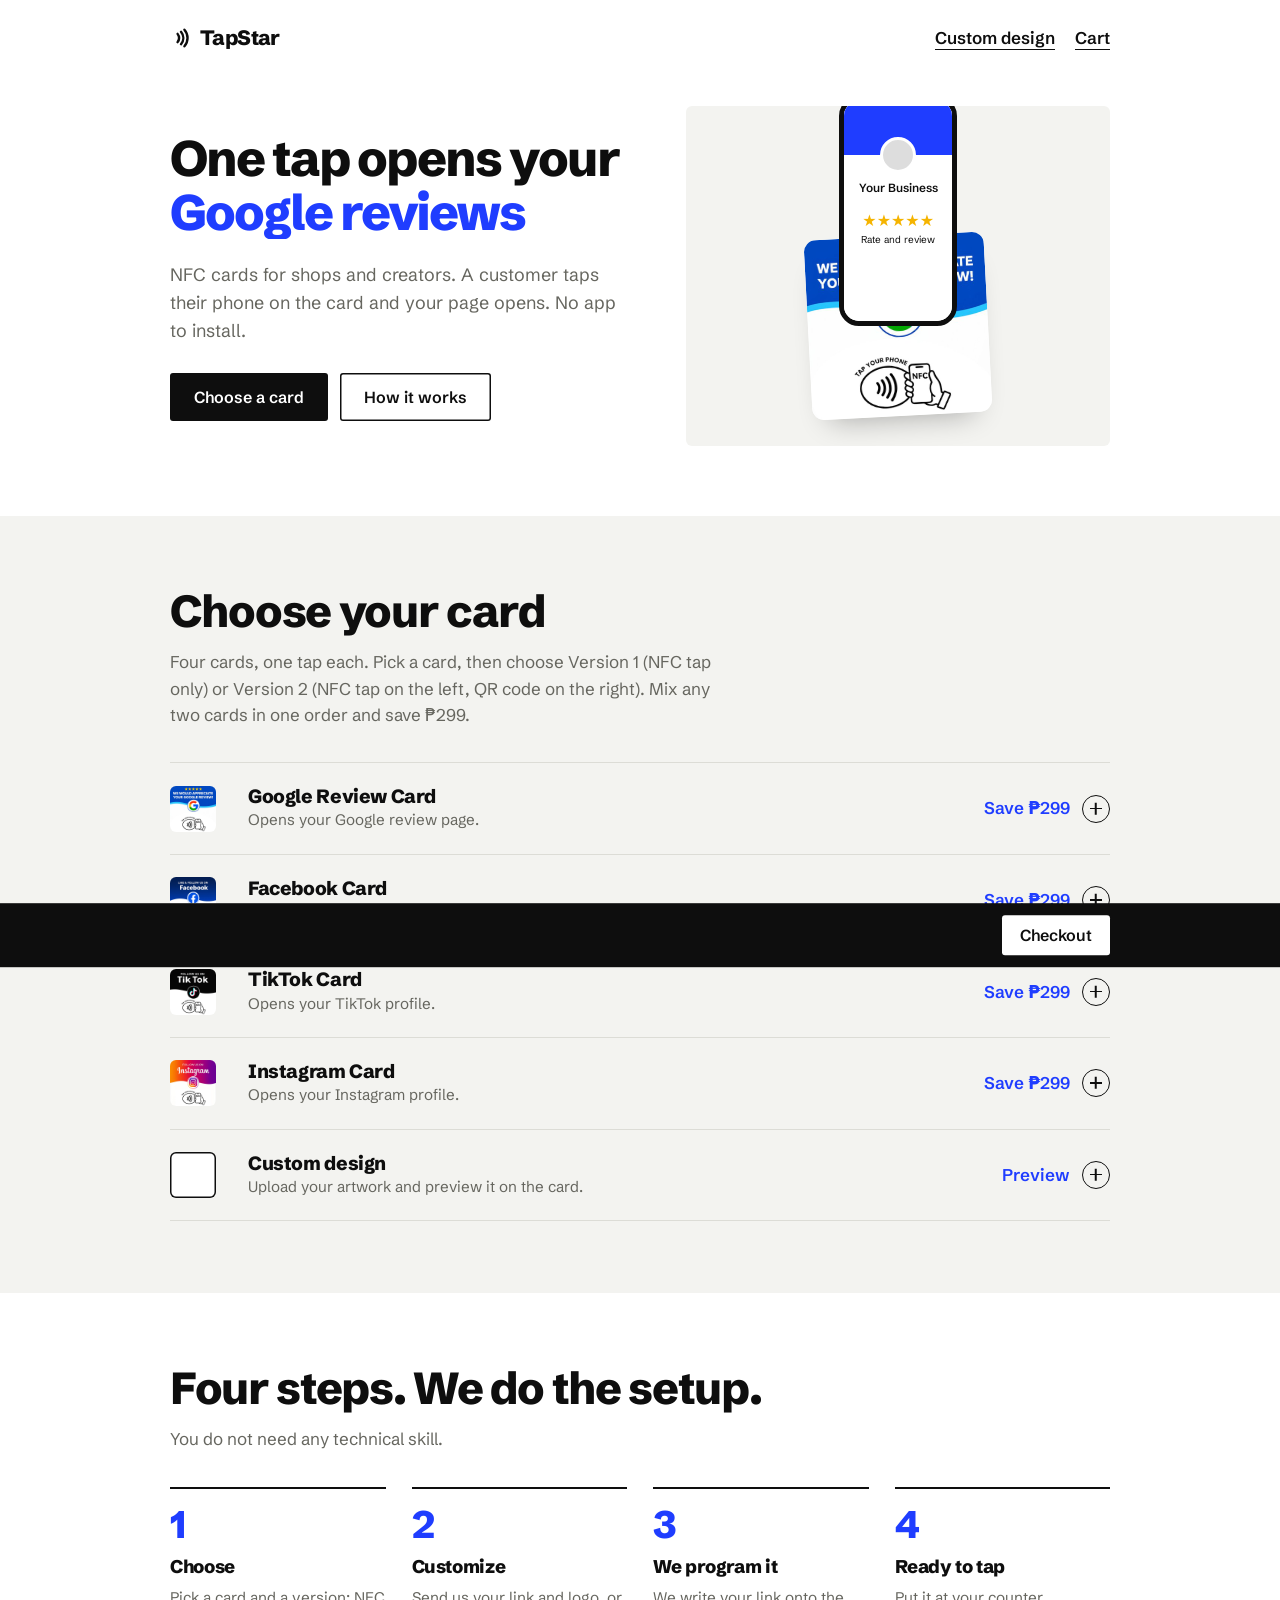
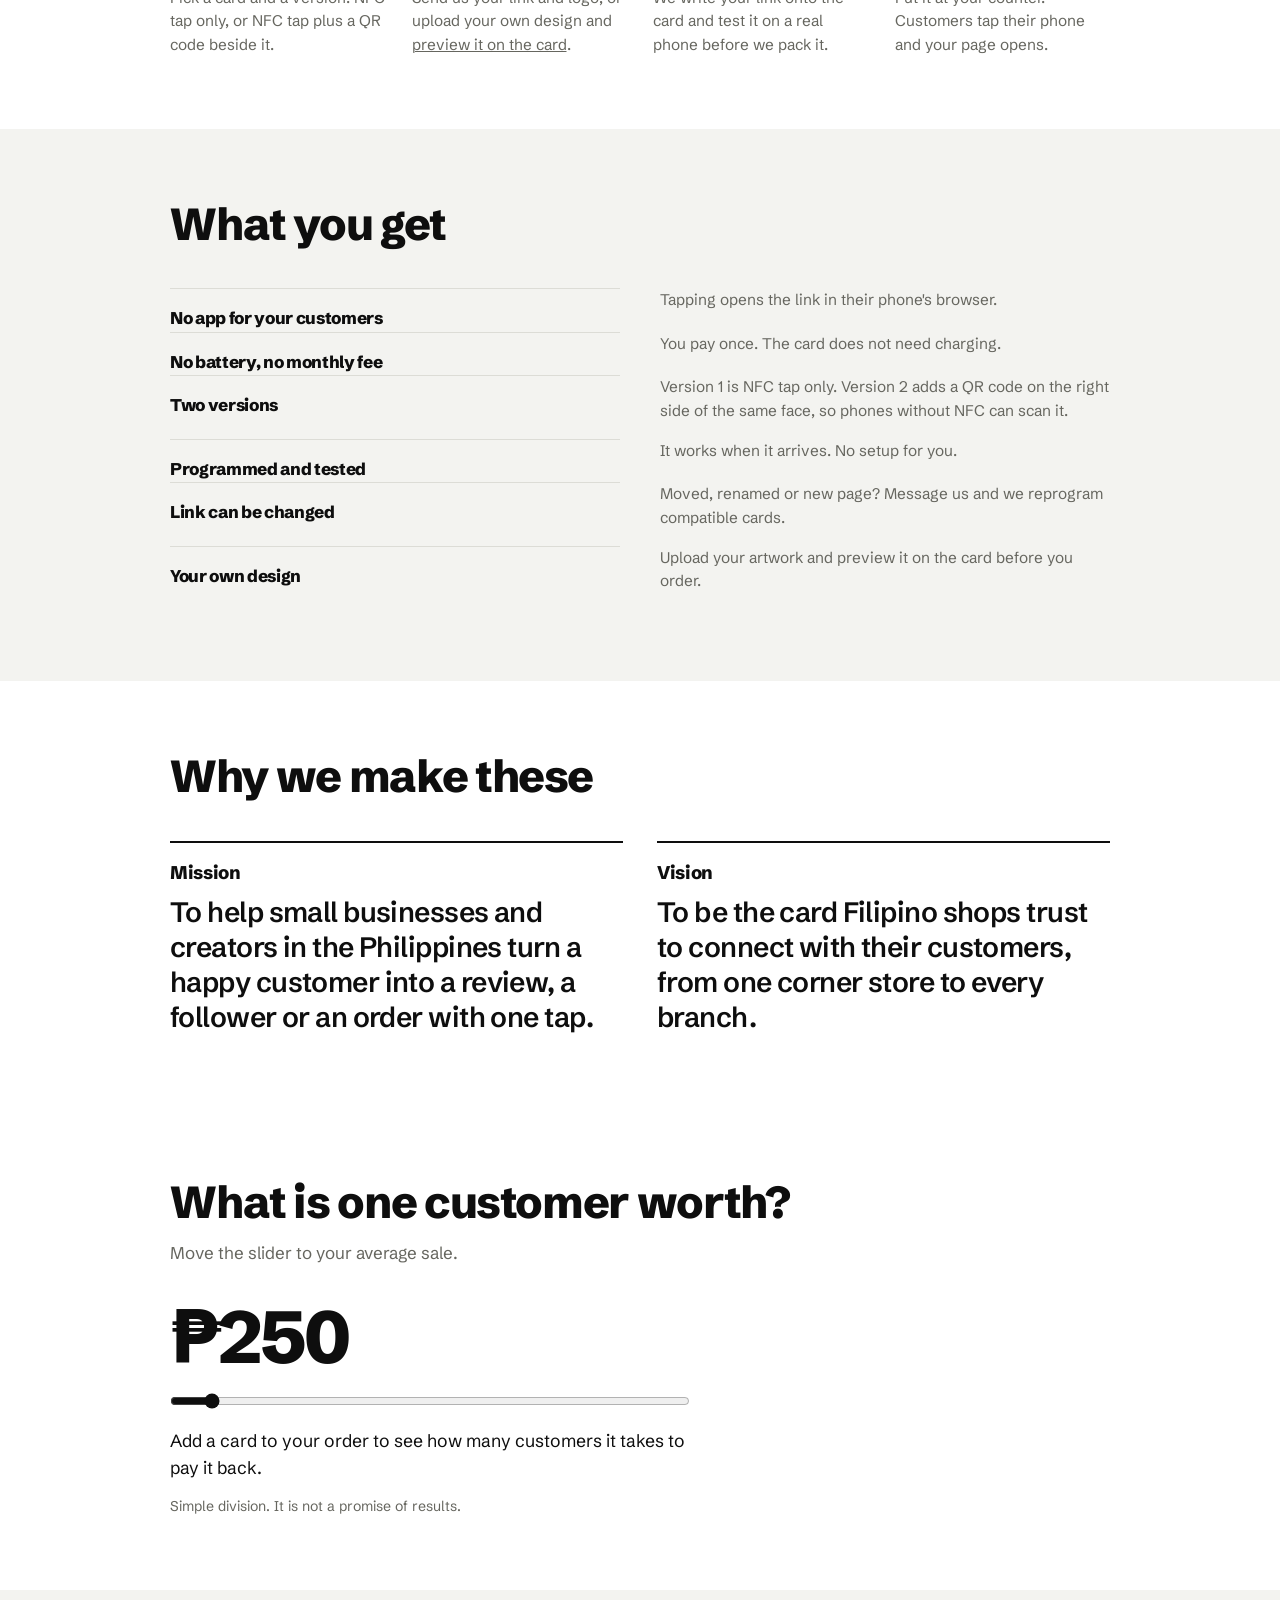
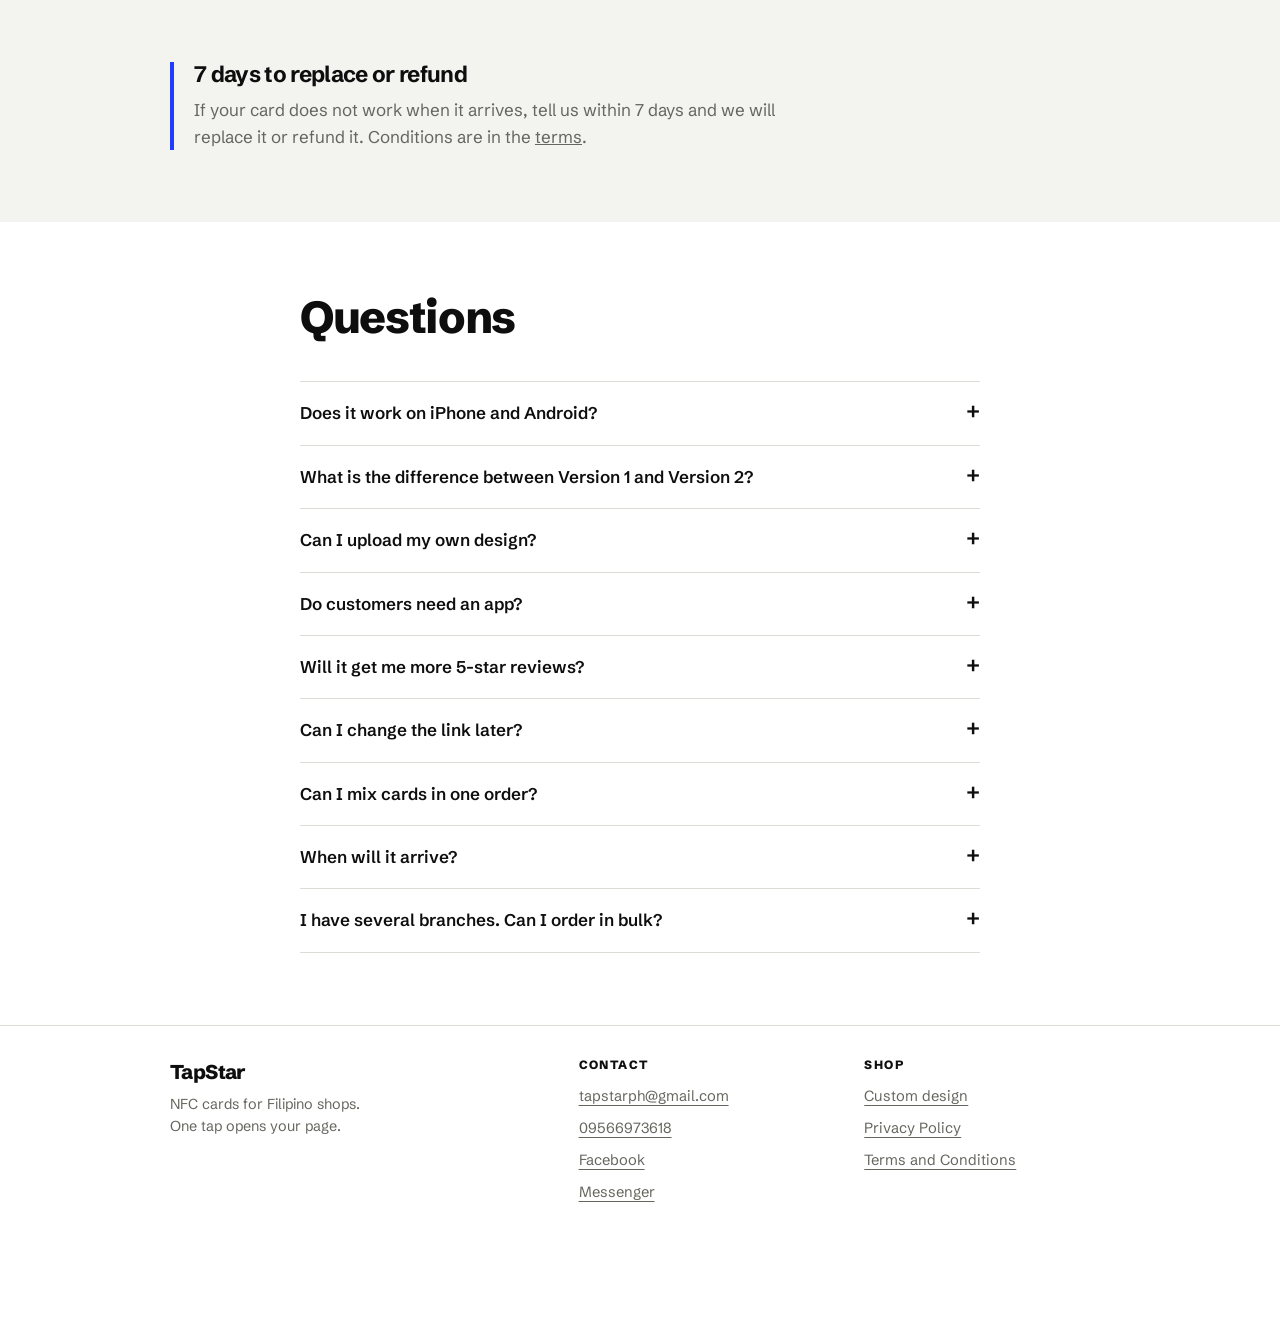
==== commit cad9285b: "Update index.html" ====
--- a/index.html
+++ b/index.html
@@ -117,7 +117,7 @@
 </section>
 
 <footer>
-  <div class="w fw"><div class="fb"><b>TapStar</b><p>NFC cards for Filipino shops.<br>One tap opens your page.</p></div><div class="fc"><span class="fh">Contact</span><a href="tel:+639566973618">09566973618</a><a href="mailto:tapstarph@gmail.com">tapstarph@gmail.com</a><a href="https://facebook.com/TapStarPH" target="_blank" rel="noopener">Facebook</a><a id="mm" href="#" target="_blank" rel="noopener">Messenger</a></div><div class="fc"><span class="fh">Shop</span><a href="customize.html">Custom design</a><a href="privacy.html">Privacy Policy</a><a href="terms.html">Terms and Conditions</a></div></div>
+  <div class="w fw"><div class="fb"><b>TapStar</b><p>NFC cards for Filipino shops.<br>One tap opens your page.</p></div><div class="fc"><span class="fh">Contact</span><a href="mailto:tapstarph@gmail.com">tapstarph@gmail.com</a><a href="tel:+639566973618">09566973618</a><a href="https://facebook.com/TapStarPH" target="_blank" rel="noopener">Facebook</a><a id="mm" href="#" target="_blank" rel="noopener">Messenger</a></div><div class="fc"><span class="fh">Shop</span><a href="customize.html">Custom design</a><a href="privacy.html">Privacy Policy</a><a href="terms.html">Terms and Conditions</a></div></div>
 </footer>
 
 <dialog id="dlg" aria-label="Card details"></dialog>
@@ -229,4 +229,4 @@
 ui();
 </script>
 </body>
-</html>+</html>
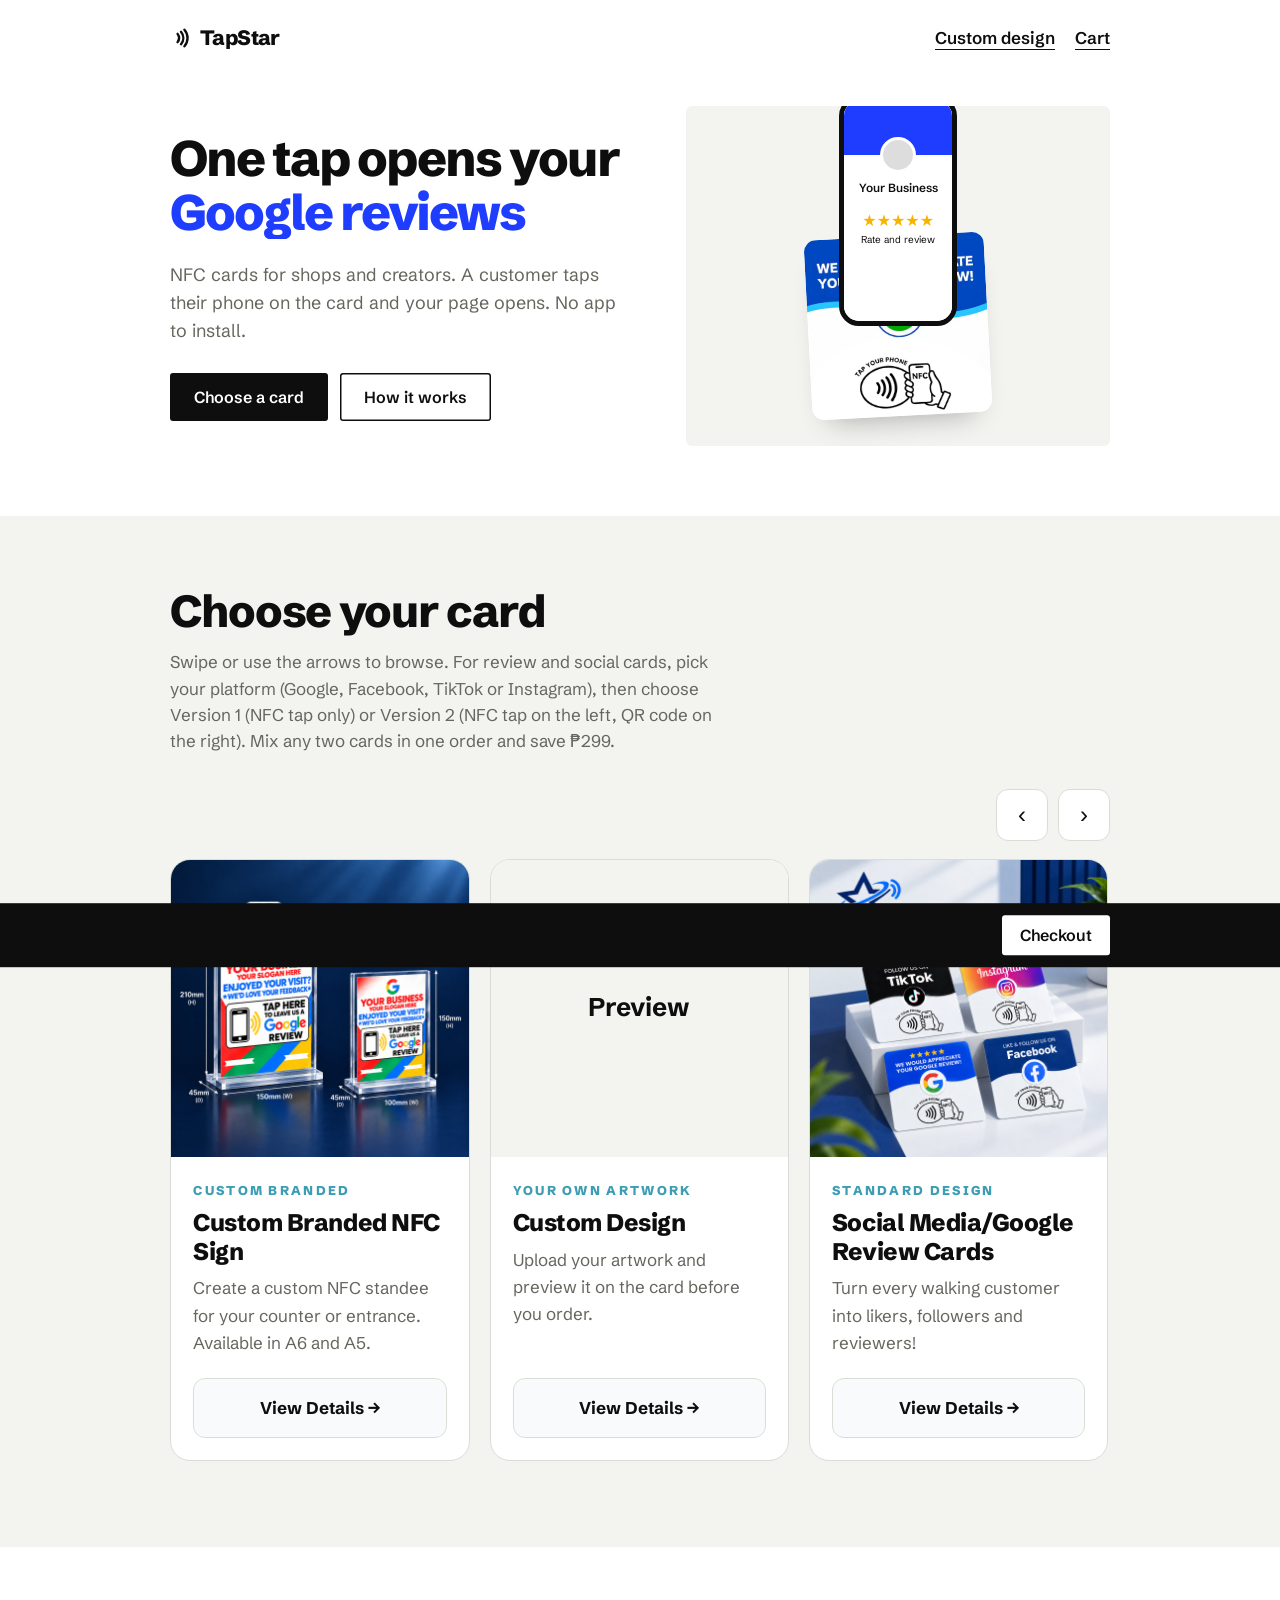
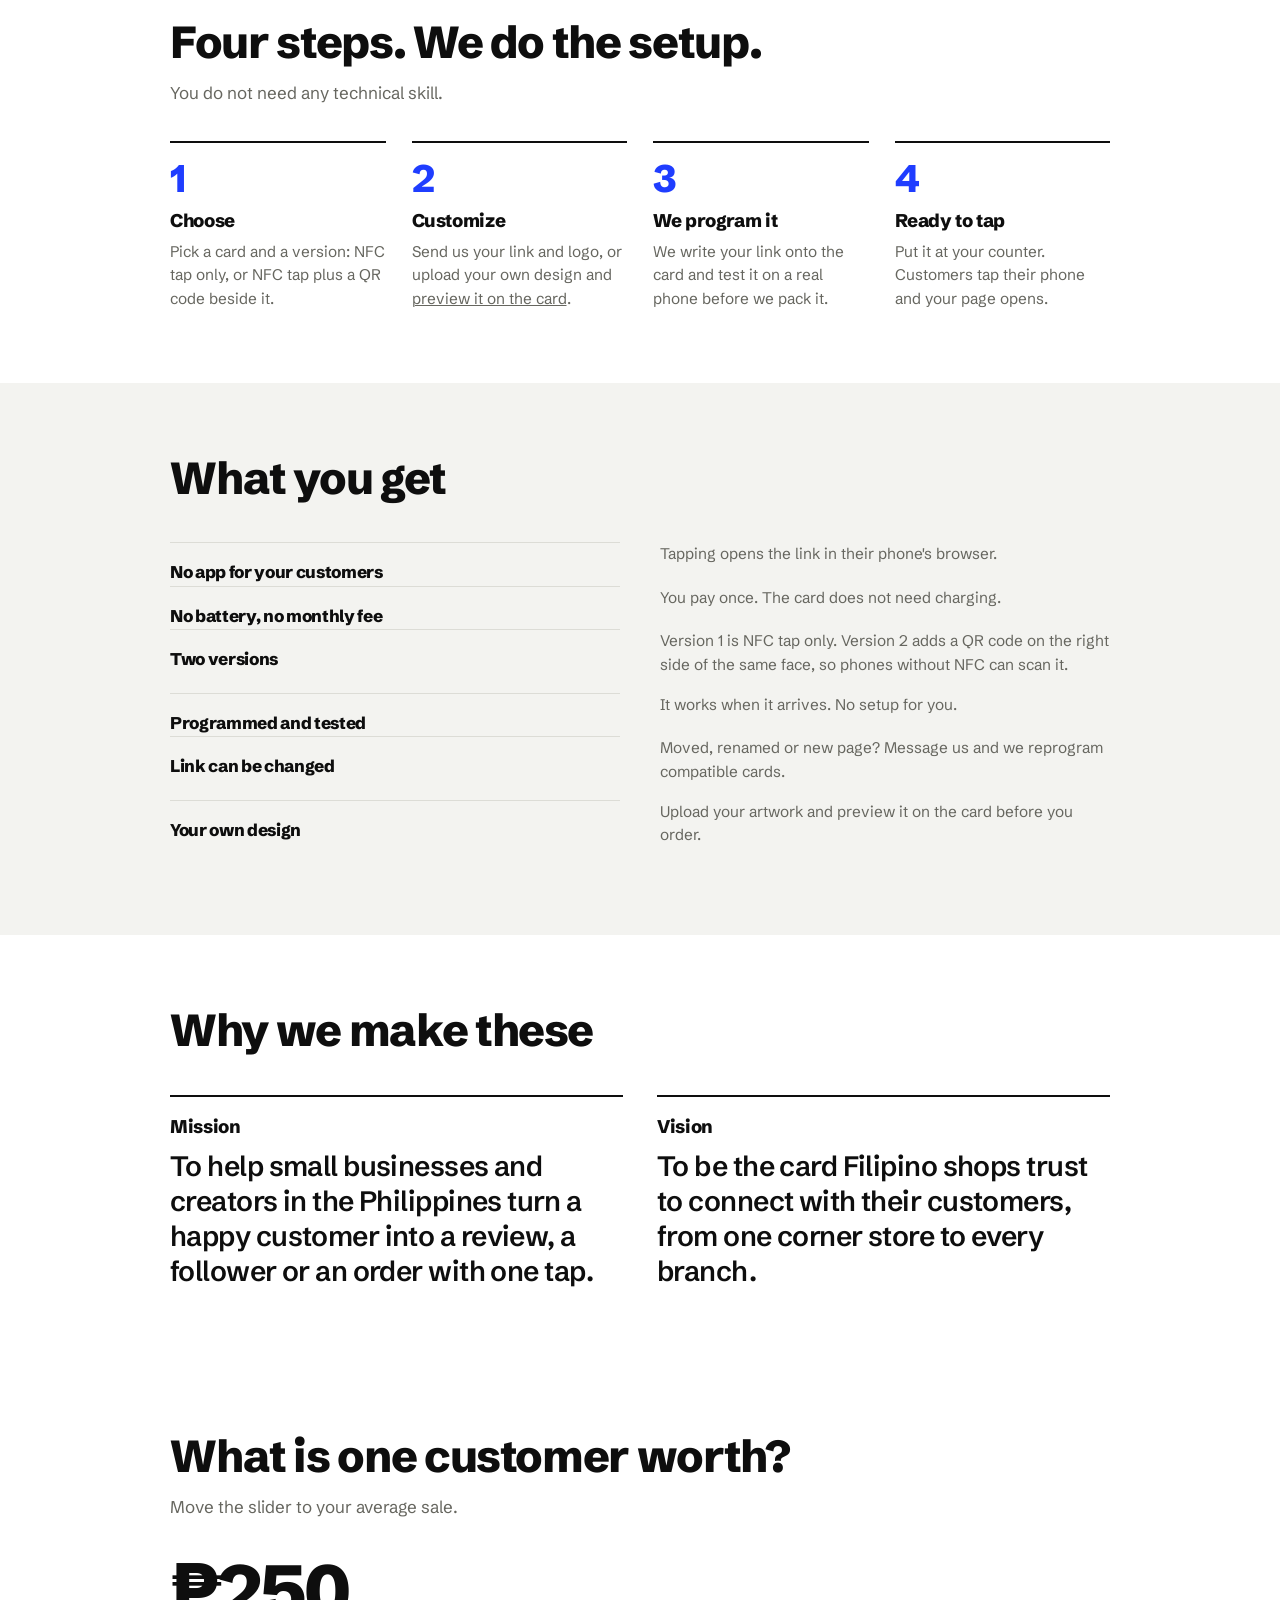
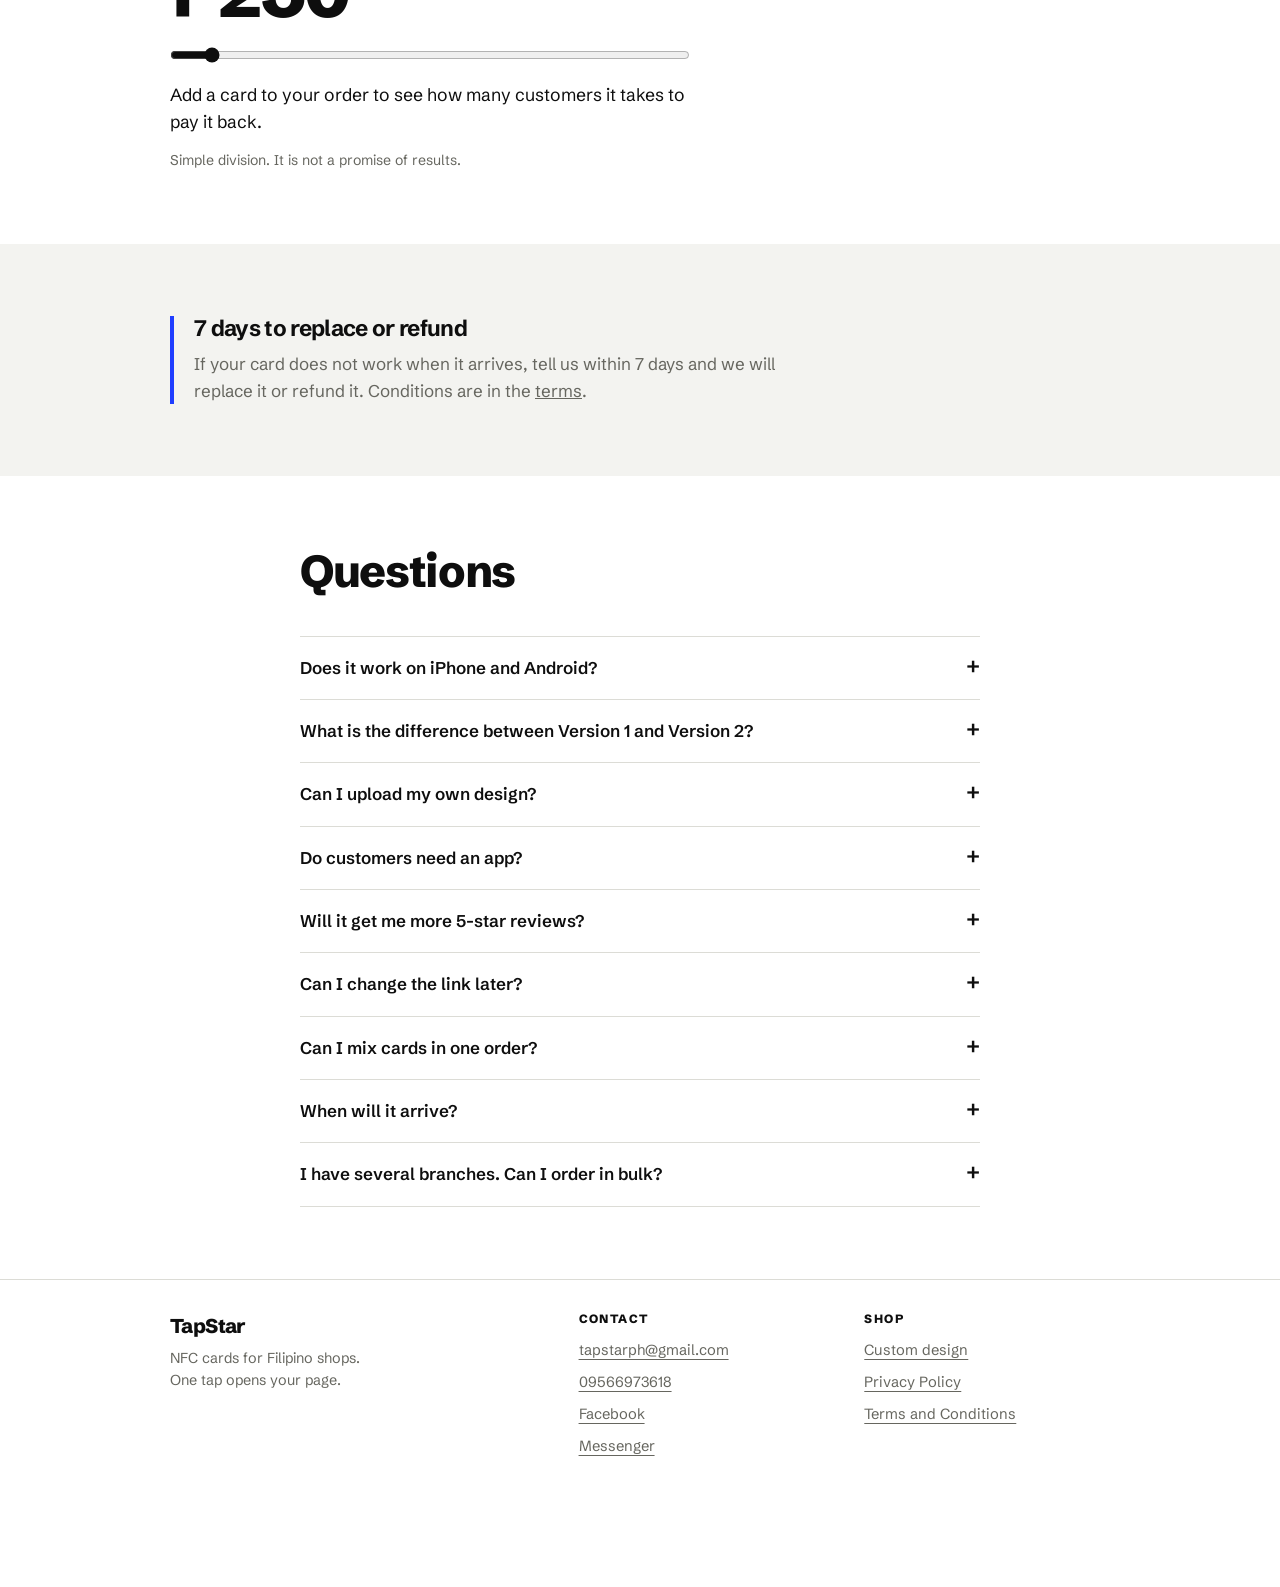
==== commit 39451aa2: "Add files via upload" ====
--- a/index.html
+++ b/index.html
@@ -42,8 +42,8 @@
 <section id="cards" class="soft">
   <div class="w">
     <h2>Choose your card</h2>
-    <p class="lead">Four cards, one tap each. Pick a card, then choose Version 1 (NFC tap only) or Version 2 (NFC tap on the left, QR code on the right). Mix any two cards in one order and save ₱299.</p>
-    <div class="list" id="list"></div>
+    <p class="lead">Swipe or use the arrows to browse. For review and social cards, pick your platform (Google, Facebook, TikTok or Instagram), then choose Version 1 (NFC tap only) or Version 2 (NFC tap on the left, QR code on the right). Mix any two cards in one order and save ₱299.</p>
+    <div class="car" id="car"><div class="car-top"><button class="car-btn" id="cprev" type="button" aria-label="Previous product">&#8249;</button><button class="car-btn" id="cnext" type="button" aria-label="Next product">&#8250;</button></div><div class="car-track" id="ctrack" tabindex="0" aria-label="Products"></div></div>
   </div>
 </section>
 
@@ -158,41 +158,83 @@
 else{play(0);setInterval(function(){cur=(cur+1)%HERO.length;play(cur)},4700)}
 
 /* product list + dialog */
-var list=$('list');
-PR.forEach(function(p){
-  var b=document.createElement('button');b.className='row';b.type='button';
-  b.innerHTML='<span class="mc" style="'+thumb(p)+'"></span><span><span class="rt">'+p.name+'</span><span class="rd">'+p.d+'</span></span><span class="sv">Save '+P(CFG.save)+'<span class="pl"></span></span>';
-  b.onclick=function(){openD(p)};
-  list.appendChild(b);
+var SOC=PR.filter(function(p){return !p.sign}),SGN=PR.filter(function(p){return p.sign})[0];
+var PF={google:{n:'Google',t:'G',c:'#1f3dff'},facebook:{n:'Facebook (FB)',t:'f',c:'#1877f2'},tiktok:{n:'TikTok',t:'T',c:'#111'},instagram:{n:'Instagram (IG)',t:'IG',c:'#d6246e'}};
+function signArt(sc){sc=sc||1;var w=60+50*sc,hh=w*1.38,x=75-w/2,y=Math.max(4,112-hh);return '<svg width="150" height="130" viewBox="0 0 150 130" fill="none" stroke="#0e0e0e" stroke-width="3" stroke-linecap="round" aria-hidden="true"><rect x="'+x+'" y="'+y+'" width="'+w+'" height="'+hh+'" rx="5" fill="#fff"/><path d="M69 '+(y+hh/2-6)+'c3 4 3 8 0 12M75 '+(y+hh/2-10)+'c5 6 5 14 0 20M81 '+(y+hh/2-14)+'c7 8 7 20 0 28"/><path d="M50 124h50M75 112v12"/></svg>'}
+function signArtBig(){return '<svg width="62%" viewBox="0 0 150 130" fill="none" stroke="#fff" stroke-width="3" stroke-linecap="round" aria-hidden="true"><rect x="40" y="6" width="70" height="104" rx="6" fill="#161b22"/><path d="M69 52c3 4 3 8 0 12M75 48c5 6 5 14 0 20M81 44c7 8 7 20 0 28"/><path d="M50 124h50M75 110v14"/></svg>'}
+var SLIDES=[
+ {eye:'Standard Design',name:'Social Media/Google Review Cards',d:'Turn every walking customer into likers, followers and reviewers!',img:IMG.social,open:function(){openD(SOC[0],SOC)}},
+ {eye:'Custom Branded',name:SGN.name,d:'Create a custom NFC standee for your counter or entrance. Available in A6 and A5.',art:'<img src="'+IMG.sign3+'" alt="A6 and A5 NFC standee sizes">',navy:1,open:function(){openD(SGN)}},
+ {eye:'Your Own Artwork',name:'Custom Design',d:'Upload your artwork and preview it on the card before you order.',art:'<b style="font-size:1.6rem">Preview</b>',href:true}
+];
+var ct=$('ctrack'),sl=[],N=SLIDES.length,COPIES=5,MID=2;
+for(var cp=0;cp<COPIES;cp++)SLIDES.forEach(function(s){
+  var b=document.createElement('div');b.className='car-slide';
+  var go=s.href?'<a class="car-go crow" href="customize.html">View Details &rarr;</a>':'<button class="car-go" type="button">View Details &rarr;</button>';
+  b.innerHTML='<div class="car-img'+(s.fit?' fit':'')+(s.xf?' xf':'')+(s.navy?' navy':'')+'">'+(s.img?'<img src="'+s.img+'" alt="'+s.name+'">':s.art)+'</div><div class="car-body"><span class="car-eye">'+s.eye+'</span><h3>'+s.name+'</h3><p>'+s.d+'</p>'+go+'</div>';
+  var g=b.querySelector('.car-go');if(!s.href)g.onclick=s.open;
+  if(cp!==MID){b.setAttribute('aria-hidden','true');g.tabIndex=-1}
+  ct.appendChild(b);sl.push(b);
 });
-var cr=document.createElement('a');cr.className='row';cr.id='crow';cr.href='customize.html';
-cr.innerHTML='<span class="mc" style="--cc:#fff;box-shadow:inset 0 0 0 1.5px #0e0e0e"></span><span><span class="rt">Custom design</span><span class="rd">Upload your artwork and preview it on the card.</span></span><span class="sv">Preview<span class="pl"></span></span>';
-list.appendChild(cr);
+function pos(i){return sl[i].offsetLeft-ct.offsetLeft}
+function cidx(){var l=ct.scrollLeft,best=0,bd=1e9;sl.forEach(function(el,i){var d=Math.abs(pos(i)-l);if(d<bd){bd=d;best=i}});return best}
+function cgo(i){ct.scrollTo({left:pos(i),behavior:RM?'auto':'smooth'})}
+/* endless loop: when the view leaves the middle copy, jump (invisibly) to the identical slide in the middle copy */
+function recenter(){var i=cidx();if(i>=MID*N&&i<(MID+1)*N)return;
+  var t=MID*N+((i%N)+N)%N;
+  ct.style.scrollSnapType='none';ct.style.scrollBehavior='auto';ct.scrollLeft=pos(t);void ct.offsetWidth;
+  ct.style.scrollSnapType='';ct.style.scrollBehavior=''}
+function cupd(){}
+function start(){ct.style.scrollBehavior='auto';ct.scrollLeft=pos(MID*N);ct.style.scrollBehavior=''}
+$('cprev').onclick=function(){hold();cgo(cidx()-1)};$('cnext').onclick=function(){hold();cgo(cidx()+1)};
+ct.addEventListener('scroll',function(){clearTimeout(ct._t);ct._t=setTimeout(recenter,90)},{passive:true});
+ct.addEventListener('keydown',function(e){if(e.key==='ArrowRight'){e.preventDefault();hold();cgo(cidx()+1)}if(e.key==='ArrowLeft'){e.preventDefault();hold();cgo(cidx()-1)}});
+addEventListener('resize',function(){recenter()});
+/* auto-swipe showcase: advances every AUTO_MS, pauses while the person touches/hovers/has a popup open,
+   resumes after AUTO_RESUME ms, and stops after AUTO_LOOPS full rounds. Off for reduced-motion users. */
+var AUTO_MS=5000,AUTO_RESUME=8000,AUTO_LOOPS=2,autoLeft=N*AUTO_LOOPS,holdUntil=0,hov=false;
+function hold(){holdUntil=Date.now()+AUTO_RESUME}
+['pointerdown','touchstart','wheel'].forEach(function(ev){ct.addEventListener(ev,hold,{passive:true})});
+ct.addEventListener('mouseenter',function(){hov=true});ct.addEventListener('mouseleave',function(){hov=false;hold()});
+ct.addEventListener('focusin',hold);
+if(!RM)setInterval(function(){
+  if(autoLeft<=0||hov||document.hidden||dlg.open||Date.now()<holdUntil)return;
+  var r=ct.getBoundingClientRect();if(r.bottom<0||r.top>innerHeight)return;
+  autoLeft--;cgo(cidx()+1)},AUTO_MS);
+start();
 function count(el,to){
   if(RM){el.textContent=P(to);return}
   var t0=performance.now();
   (function f(t){var k=Math.min((t-t0)/650,1);el.textContent=P(Math.round(to*(1-Math.pow(1-k,3))));if(k<1)requestAnimationFrame(f)})(t0);
 }
 var dlg=$('dlg');
-function openD(p){
+function openD(p,group){
+  var isSign=!!p.sign,vers=p.vers||VER,cur=p;
   dlg.classList.remove('on');
-  dlg.innerHTML='<div class="dc"><button class="x" type="button" aria-label="Close">\u00d7</button><div class="dv">'+cardHtml(p)+'</div><h3>'+p.name+'</h3><p>'+p.d+'</p><ul>'+p.pts.map(function(x){return '<li>'+x+'</li>'}).join('')+'</ul>'
-   +'<h3>Choose a version</h3><div class="opts opts-versions">'+VER.map(function(v,i){
-       return '<label class="opt">'+verSvg(v.id)+'<b>'+v.name+'</b><span>'+v.d+'</span><input type="radio" name="v" value="'+i+'"'+(i?'':' checked')+'></label>';
-     }).join('')+'</div>'
+  var plat=group?'<h3>Choose a platform</h3><div class="opts opts-platform">'+group.map(function(g,i){var f=PF[g.id];return '<label class="opt"><span class="pf-ic" style="background:'+f.c+'">'+f.t+'</span><b>'+f.n+'</b><input type="radio" name="pf" value="'+i+'"'+(i?'':' checked')+'></label>'}).join('')+'</div>':'';
+  var verHtml=isSign?'<h3>Choose a size</h3><div class="opts opts-versions">'+vers.map(function(v,i){return '<label class="opt">'+signArt(v.scale)+'<b>'+v.name+'</b><span>'+v.d+'</span><input type="radio" name="v" value="'+i+'"'+(i?'':' checked')+'></label>'}).join('')+'</div><p class="opt-desc" id="vdesc"></p>':'<h3>Choose a version</h3><div class="opts opts-versions">'+vers.map(function(v,i){return '<label class="opt">'+verSvg(v.id)+'<b>'+v.name+'</b><span>'+v.d+'</span><input type="radio" name="v" value="'+i+'"'+(i?'':' checked')+'></label>'}).join('')+'</div>';
+  var unit=isSign?'Sign':'Card';
+  dlg.innerHTML='<div class="dc"><button class="x" type="button" aria-label="Close">\u00d7</button><div class="dv" id="dvv"></div><h3 id="dn"></h3><p id="dd"></p><ul id="dl"></ul>'+plat+verHtml
    +'<div class="opts opts-pricing">'
-   +'<label class="opt"><input type="radio" name="o" value="1" checked><div class="price-left"><b>Buy 1 Card</b></div><div class="price-right"><span class="pr" id="p1">'+P(0)+'</span></div></label>'
-   +'<label class="opt"><input type="radio" name="o" value="2"><div class="price-left"><b>Buy 2 Cards</b><span class="price-save">Save '+P(CFG.save)+'</span></div><div class="price-right"><span class="old" id="po">'+P(0)+'</span><span class="pr" id="p2">'+P(0)+'</span></div></label></div>'
-   +'<p class="note">Mix any cards: every 2 cards in one order save '+P(CFG.save)+'.</p><button class="btn" type="button" id="add">Add to order</button></div>';
-  function vsel(){return VER[+dlg.querySelector('input[name=v]:checked').value]}
-  function prices(){var one=CFG.price+vsel().extra;$('po').textContent=P(2*one);count($('p1'),one);count($('p2'),2*one-CFG.save)}
+   +'<label class="opt"><input type="radio" name="o" value="1" checked><div class="price-left"><b>Buy 1 '+unit+'</b></div><div class="price-right"><span class="pr" id="p1">'+P(0)+'</span></div></label>'
+   +'<label class="opt"><input type="radio" name="o" value="2"><div class="price-left"><b>Buy 2 '+unit+'s</b>'+(p.nosave?'':'<span class="price-save">Save '+P(CFG.save)+'</span>')+'</div><div class="price-right">'+(p.nosave?'':'<span class="old" id="po">'+P(0)+'</span>')+'<span class="pr" id="p2">'+P(0)+'</span></div></label></div>'
+   +'<p class="note">'+(isSign?'Add 1 card and 1 standee to your order and save '+P(CFG.bundle)+'.':'Mix any cards: every 2 cards save '+P(CFG.save)+'. Add 1 card + 1 standee and save '+P(CFG.bundle)+'.')+'</p><button class="btn" type="button" id="add">Add to order</button></div>';
+  function vsel(){return vers[+dlg.querySelector('input[name=v]:checked').value]}
+  function psel(){var r=dlg.querySelector('input[name=pf]:checked');return group?group[+r.value]:p}
+  function fill(){
+    cur=psel();
+    $('dvv').className='dv'+(isSign?' sg':'');$('dvv').innerHTML=isSign?'<img src="'+IMG[vsel().id]+'" alt="'+vsel().name+'">':cardHtml(cur);
+    $('dn').textContent=cur.name;$('dd').textContent=isSign?p.d+' '+vsel().desc:cur.d;
+    $('dl').innerHTML=cur.pts.map(function(x){return '<li>'+x+'</li>'}).join('');
+    if(isSign)$('vdesc').textContent=vsel().desc;
+  }
+  function prices(){var one=(p.price||CFG.price)+vsel().extra;if($('po'))$('po').textContent=P(2*one);count($('p1'),one);count($('p2'),p.nosave?2*one:2*one-CFG.save)}
   dlg.querySelector('.x').onclick=function(){dlg.close()};
-  dlg.querySelectorAll('input[name=v]').forEach(function(i){i.onchange=prices});
-  dlg.querySelector('#add').onclick=function(){
-    Q[p.id+'-'+vsel().id]=+dlg.querySelector('input[name=o]:checked').value;ui();dlg.close();
-  };
+  dlg.querySelectorAll('input[name=v]').forEach(function(i){i.onchange=function(){fill();prices()}});
+  dlg.querySelectorAll('input[name=pf]').forEach(function(i){i.onchange=fill});
+  dlg.querySelector('#add').onclick=function(){Q[cur.id+'-'+vsel().id]=+dlg.querySelector('input[name=o]:checked').value;ui();dlg.close()};
   dlg.showModal();
-  requestAnimationFrame(function(){dlg.classList.add('on');prices()});
+  requestAnimationFrame(function(){dlg.classList.add('on');fill();prices()});
 }
 dlg.addEventListener('click',function(e){if(e.target===dlg)dlg.close()});
 
@@ -201,9 +243,9 @@
 function ui(){
   var c=calc(),bar=$('bar'),q=cartQuery();
   $('navc').textContent='Cart'+(c.q?' ('+c.q+')':'');
-  $('navc').href='checkout.html'+q;$('bgo').href='checkout.html'+q;$('navx').href='customize.html'+q;$('crow').href='customize.html'+q;$('hwc').href='customize.html'+q;
+  $('navc').href='checkout.html'+q;$('bgo').href='checkout.html'+q;$('navx').href='customize.html'+q;[].forEach.call(document.querySelectorAll('.crow'),function(a){a.href='customize.html'+q});$('hwc').href='customize.html'+q;
   if(c.q){
-    $('bt').innerHTML='<b>'+c.q+' card'+(c.q>1?'s':'')+'</b>'+(c.q%2===1?', add 1 more to save '+P(CFG.save):', you save '+P(c.save))+'. Total <b>'+P(c.total)+'</b>';
+    $('bt').innerHTML='<b>'+c.q+' item'+(c.q>1?'s':'')+'</b>'+(c.save>0?', you save '+P(c.save):(c.sq===0?', add a standee to save '+P(CFG.bundle):(c.cq===0?', add a card to save '+P(CFG.bundle):'')))+'. Total <b>'+P(c.total)+'</b>';
     bar.classList.add('on');
   }else bar.classList.remove('on');
   keepUrl(location.hash);
@@ -229,4 +271,4 @@
 ui();
 </script>
 </body>
-</html>
+</html>
--- a/style.css
+++ b/style.css
@@ -1,328 +1,382 @@
-:root{--bg:#fff;--soft:#f3f3f0;--ink:#0e0e0e;--mut:#66665f;--line:#dcdcd6;--acc:#1f3dff}
-*{box-sizing:border-box;margin:0;padding:0}
-html{scroll-behavior:smooth}
-body{font:17px/1.55 'Schibsted Grotesk',system-ui,sans-serif;color:var(--ink);background:var(--bg);padding-bottom:80px}
-a{color:inherit}
-.w{max-width:980px;margin:auto;padding:0 20px}
-section{padding:72px 0}
-h2{font-weight:800;font-size:clamp(1.8rem,5vw,2.8rem);line-height:1.05;letter-spacing:-.03em;margin-bottom:14px}
-.lead{color:var(--mut);max-width:34rem;margin-bottom:34px}
-.btn{display:inline-block;border:0;background:var(--ink);color:#fff;padding:14px 24px;border-radius:3px;font:600 1rem 'Schibsted Grotesk',sans-serif;cursor:pointer;text-decoration:none;transition:background .2s,transform .2s}
-.btn:hover{background:var(--acc)}
-.btn:active{transform:translateY(1px)}
-.btn.ghost{background:transparent;color:var(--ink);box-shadow:inset 0 0 0 1.5px var(--ink)}
-.btn.ghost:hover{background:var(--ink);color:#fff}
-:focus-visible{outline:3px solid var(--acc);outline-offset:3px}
-#promo{background:var(--ink);color:#fff;text-align:center;font-size:.92rem;padding:8px 12px;display:none}
-nav{display:flex;justify-content:space-between;align-items:center;padding:22px 0}
-.logo{font-weight:800;font-size:1.3rem;letter-spacing:-.03em;display:flex;align-items:center;gap:8px;text-decoration:none}
-nav a.o{font-weight:600;text-decoration:underline;text-underline-offset:5px}
-/* hero */
-.hero{display:grid;gap:40px;align-items:center;padding:30px 0 70px}
-.hero>*{min-width:0}
-@media(min-width:840px){.hero{grid-template-columns:minmax(0,1.05fr) minmax(0,.95fr);gap:48px}.hero h1{font-size:clamp(2.2rem,3.9vw,3.7rem)}}
-h1{font-weight:800;font-size:clamp(2.3rem,8.4vw,5rem);line-height:1.08;letter-spacing:-.04em}
-.cyc{display:block;height:1.08em;overflow:hidden}
-.trk{display:block;transition:transform .7s cubic-bezier(.7,0,.2,1);transform:translateY(calc(var(--i,0) * -1.08em))}
-.trk span{display:block;height:1.08em}
-.hero p{color:var(--mut);font-size:1.12rem;max-width:28rem;margin:22px 0 28px}
-.cta{display:flex;gap:12px;flex-wrap:wrap}
-.stage{position:relative;height:340px;background:var(--soft);border-radius:6px;overflow:hidden}
-.card{width:180px;height:180px;border-radius:12px;background:var(--cc,#fff);color:var(--ct,#0b3fcf);padding:16px;display:flex;flex-direction:column;justify-content:space-between;box-shadow:0 18px 30px -18px #0005;transition:background .6s,color .6s}
-.card b{font-size:1.1rem;letter-spacing:-.02em}
-.card small{font-size:.8rem;font-weight:600;opacity:.85}
-.card svg{align-self:flex-end}
-.card.img{padding:0;overflow:hidden;background:#fff}
-.card.img img{width:100%;height:100%;object-fit:cover;display:block}
-.stage .card{position:absolute;left:50%;bottom:30px;margin-left:-90px;transform:rotate(-3deg)}
-.phone{position:absolute;left:50%;top:-250px;width:118px;height:230px;margin-left:-59px;border:5px solid var(--ink);border-radius:20px;background:#fff;transition:transform .8s cubic-bezier(.2,.9,.3,1);z-index:2;overflow:hidden}
-.in .phone{transform:translateY(240px)}
-.lk{text-align:center;padding-top:34px;font-weight:800;font-size:1.7rem;letter-spacing:-.03em;color:#999}
-.dest{position:absolute;inset:0;opacity:0;transition:opacity .4s;background:#fff;text-align:center}
-.open .dest{opacity:1}
-.dest .hd{height:54px}
-.dest .av{width:36px;height:36px;border-radius:50%;background:#ddd;margin:-18px auto 6px;border:3px solid #fff}
-.dest .nm{font-weight:600;font-size:.74rem}
-.dest .ac{margin-top:10px;font-size:.62rem}
-.fol{display:inline-block;background:#111;color:#fff;padding:4px 14px;border-radius:3px}
-.st{color:#f5b400;font-size:1rem}
-.ring{position:absolute;left:50%;bottom:200px;width:20px;height:20px;margin-left:-10px;border:2px solid var(--ink);border-radius:50%;opacity:0;z-index:3}
-.tap .ring{animation:rg .9s ease-out 2}
-@keyframes rg{from{opacity:.8;transform:scale(1)}to{opacity:0;transform:scale(7)}}
-.tap .card svg path{animation:wv .5s ease-in-out 3}
-@keyframes wv{50%{opacity:.2}}
-.list{border-top:1px solid var(--line)}
-.row{all:unset;box-sizing:border-box;display:grid;grid-template-columns:60px 1fr auto;gap:18px;align-items:center;width:100%;padding:22px 0;border-bottom:1px solid var(--line);cursor:pointer;position:relative;isolation:isolate}
-.row:before{content:"";position:absolute;inset:0 -20px;background:var(--soft);transform:scaleX(0);transform-origin:left;transition:transform .35s cubic-bezier(.6,0,.2,1);z-index:-1}
-.row:hover:before,.row:focus-visible:before{transform:scaleX(1)}
-.row:focus-visible{outline:3px solid var(--acc);outline-offset:2px}
-.mc{width:46px;height:46px;border-radius:6px;background:var(--cc) center/cover;transition:transform .3s}
-.row:hover .mc{transform:rotate(-6deg) translateY(-2px)}
-.rt{display:block;font-size:1.2rem;font-weight:800;letter-spacing:-.02em;line-height:1.2}
-.rd{display:block;color:var(--mut);font-size:.95rem}
-.sv{color:var(--acc);font-weight:600;white-space:nowrap;display:flex;align-items:center;gap:12px}
-.pl{width:28px;height:28px;border:1.5px solid var(--ink);border-radius:50%;position:relative;transition:transform .3s,background .3s}
-.pl:before,.pl:after{content:"";position:absolute;left:50%;top:50%;width:12px;height:1.5px;background:var(--ink);margin:-1px 0 0 -6px;transition:background .3s}
-.pl:after{transform:rotate(90deg)}
-.row:hover .pl{transform:rotate(90deg);background:var(--ink)}
-.row:hover .pl:before,.row:hover .pl:after{background:#fff}
-@media(max-width:520px){.row{grid-template-columns:48px 1fr}.sv{grid-column:2}.mc{width:40px;height:40px}}
-dialog{border:0;padding:0;margin:auto;width:calc(100% - 24px);max-width:480px;border-radius:8px;color:var(--ink);overflow-y:auto;max-height:calc(100vh - 24px);max-height:calc(100dvh - 24px)}
-dialog::backdrop{background:#0009}
-dialog[open]{animation:up .4s cubic-bezier(.2,.9,.3,1)}
-@keyframes up{from{opacity:0;transform:translateY(40px)}}
-.dc{padding:26px 22px 22px;position:relative}
-.x{position:absolute;top:10px;right:12px;border:0;background:none;font-size:1.8rem;line-height:1;cursor:pointer;padding:6px 10px;z-index:2}
-.dv{background:var(--soft);border-radius:6px;display:grid;place-items:center;height:210px;margin-bottom:18px}
-.dv .card{transform:rotate(-3deg) scale(.86);animation:fl 3.2s ease-in-out infinite}
-@keyframes fl{50%{transform:rotate(-1deg) scale(.86) translateY(-6px)}}
-.dc h3{font-size:1.5rem;font-weight:800;letter-spacing:-.03em;line-height:1.1}
-.dc p{color:var(--mut);margin:6px 0 10px}
-.dc ul{list-style:none;margin-bottom:16px;font-size:.95rem}
-.dc li{padding:2px 0 2px 18px;position:relative}
-.dc li:before{content:"";position:absolute;left:2px;top:.62em;width:6px;height:6px;background:var(--acc)}
-.opts{display:grid;gap:10px;margin-bottom:10px}
-.opt{position:relative;display:flex;justify-content:space-between;align-items:center;gap:10px;border:1.5px solid var(--line);border-radius:6px;padding:14px;cursor:pointer;transition:border-color .2s}
-.opt:has(input:checked){border-color:var(--ink);box-shadow:inset 0 0 0 1px var(--ink)}
-.opt input{position:absolute;opacity:0}
-.opt:has(input:focus-visible){outline:3px solid var(--acc)}
-.opt b{font-size:1.05rem}
-.opt .sv2{display:block;color:var(--acc);font-weight:600;font-size:.9rem}
-.pr{font-weight:800;font-size:1.4rem;letter-spacing:-.02em}
-.old{position:relative;color:var(--mut);margin-right:8px;font-size:1rem}
-.old:after{content:"";position:absolute;left:-2px;right:-2px;top:52%;height:2px;background:var(--ink);transform:scaleX(0);transform-origin:left;transition:transform .5s .55s}
-.on .old:after{transform:scaleX(1)}
-.note{font-size:.88rem}
-.dc .btn{width:100%;margin-top:6px}
-.steps{display:grid;gap:26px;counter-reset:s}
-@media(min-width:760px){.steps{grid-template-columns:repeat(4,1fr)}}
-.step{border-top:2px solid var(--ink);padding-top:16px}
-.step:before{counter-increment:s;content:counter(s);font-weight:800;font-size:2.4rem;letter-spacing:-.04em;color:var(--acc);display:block;line-height:1}
-.step h3{margin:10px 0 4px;font-size:1.15rem;font-weight:800;letter-spacing:-.02em}
-.step p{color:var(--mut);font-size:.96rem}
-dl{display:grid;gap:0 40px}
-@media(min-width:760px){dl{grid-template-columns:1fr 1fr}}
-dt{font-weight:800;letter-spacing:-.02em;padding-top:16px;border-top:1px solid var(--line)}
-dd{color:var(--mut);padding-bottom:16px;font-size:.96rem}
-.soft{background:var(--soft)}
-.roi .rv{font-weight:800;font-size:clamp(2.6rem,10vw,4.6rem);letter-spacing:-.04em;line-height:1}
-input[type=range]{width:100%;max-width:520px;accent-color:var(--ink);height:34px;display:block;margin:10px 0}
-#roit{max-width:34rem;font-size:1.1rem;min-height:3.4em}
-.fine{color:var(--mut);font-size:.88rem;margin-top:8px}
-.gr{display:grid;gap:10px;border-left:4px solid var(--acc);padding-left:20px;max-width:40rem}
-.gr b{font-size:1.4rem;letter-spacing:-.03em;line-height:1.15}
-details{border-top:1px solid var(--line);padding:18px 0}
-details:last-of-type{border-bottom:1px solid var(--line)}
-summary{font-weight:600;cursor:pointer;list-style:none;display:flex;justify-content:space-between;gap:20px}
-summary::-webkit-details-marker{display:none}
-summary:after{content:"+";font-size:1.4rem;line-height:1;transition:transform .3s}
-details[open] summary:after{transform:rotate(45deg)}
-details p{color:var(--mut);margin-top:10px;max-width:38rem;animation:fd .35s}
-@keyframes fd{from{opacity:0;transform:translateY(-6px)}}
-form{display:grid;gap:12px;max-width:520px}
-input[type=text],textarea{padding:14px;border:1.5px solid var(--line);border-radius:4px;font:1rem 'Schibsted Grotesk',sans-serif;width:100%;background:#fff}
-input[type=text]:focus,textarea:focus{border-color:var(--ink);outline:none}
-.it{display:flex;justify-content:space-between;align-items:center;padding:10px 0;border-bottom:1px solid var(--line)}
-.stp{display:flex;align-items:center;gap:6px}
-.stp button{width:34px;height:34px;border:1.5px solid var(--ink);background:#fff;border-radius:3px;font-size:1.2rem;cursor:pointer;transition:background .2s,color .2s}
-.stp button:hover{background:var(--ink);color:#fff}
-.stp span{min-width:26px;text-align:center;font-weight:800;display:inline-block}
-.pop{animation:pp .3s}
-@keyframes pp{40%{transform:translateY(-6px)}}
-.sum{background:#fff;padding:16px;border-radius:6px;font-size:.98rem;border:1.5px solid var(--line)}
-.sum div{display:flex;justify-content:space-between;gap:12px;padding:2px 0}
-.sum .t{font-weight:800;font-size:1.5rem;letter-spacing:-.02em;border-top:1px solid var(--line);margin-top:8px;padding-top:8px}
-.sum .g{color:var(--acc);font-weight:600}
-.cp{display:flex;gap:8px}
-#cpm{min-height:1.4em;font-size:.92rem;font-weight:600}
-footer{border-top:1px solid var(--line);padding:30px 0 50px;color:var(--mut);font-size:.92rem}
-footer .w{display:flex;gap:10px 28px;flex-wrap:wrap}
-footer a{text-decoration:underline;text-underline-offset:4px}
-#bar{position:fixed;left:0;right:0;bottom:0;z-index:30;background:var(--ink);color:#fff;transform:translateY(105%);transition:transform .45s cubic-bezier(.2,.9,.3,1)}
-#bar.on{transform:none}
-#bar .w{display:flex;justify-content:space-between;align-items:center;gap:14px;padding-top:12px;padding-bottom:12px}
-#bar b{font-weight:800}
-#bar .btn{background:#fff; color:var(--ink);padding:10px 18px;flex:none}
-#bar .btn:hover{background:var(--acc);color:#fff}
-[hidden]{display:none!important}
-.pg{animation:pgin .45s cubic-bezier(.2,.9,.3,1)}
-@keyframes pgin{from{opacity:0;transform:translateY(16px)}}
-.ck{padding:30px 20px 90px}
-.back{display:inline-block;margin-bottom:20px;font-weight:600;text-decoration:underline;text-underline-offset:5px}
-.ckgrid{display:grid;gap:36px;margin-top:18px}
-@media(min-width:860px){.ckgrid{grid-template-columns:1.1fr .9fr;align-items:start}}
-.ci{display:grid;grid-template-columns:56px 1fr auto;gap:14px;align-items:center;padding:14px 0;border-bottom:1px solid var(--line)}
-.ci .mc{width:56px;height:56px}
-.ci b{display:block;letter-spacing:-.01em }
-.ci small{color:var(--mut)}
-.up{margin-top:18px;padding:16px;background:var(--soft);border-radius:6px}
-.up b{display:block;margin-bottom:10px}
-.up button{margin:0 8px 8px 0;padding:9px 14px;border:1.5px solid var(--ink);background:#fff;border-radius:3px;font:600 .95rem 'Schibsted Grotesk',sans-serif;cursor:pointer;transition:background .2s,color .2s}
-.up button:hover{background:var(--ink);color:#fff}
-.empty{padding:30px 0}
-.trust{list-style:none;margin-top:20px;font-size:.93rem;color:var(--mut)}
-.trust li{padding:3px 0 3px 18px;position:relative}
-.trust li:before{content: " ";position:absolute;left:2px;top:.62em;width:6px;height:6px;background:var(--acc)}
-.ck .sum{background:var(--soft);border-color:transparent}
-.nr{display:flex;gap:20px}
-.vh{font-weight:800;letter-spacing:-.02em;margin:4px 0 8px}
-.ver{justify-content:flex-start;gap:14px}
-.ver svg{flex:none}
-.vd{display:block;color:var(--mut);font-size:.88rem}
-.mv{display:grid; gap:34px}
-@media(min-width:760px){.mv{grid-template-columns:1fr 1fr}}
-.mv div{border-top:2px solid var(--ink);padding-top:16px}
-.mv h3{font-size:1.15rem;font-weight:800;letter-spacing:-.02em;margin-bottom:8px}
-.mv p{font-size:clamp(1.25rem,3.4vw,1.75rem);font-weight:600;letter-spacing:-.02em;line-height:1.25}
-.cz{display:grid;gap:26px;padding-top:10px;padding-bottom:90px}
-@media(min-width:900px){.cz{grid-template-columns:1fr 1fr;align-items:start}.pvw{position:sticky;top:20px}}
-.cv{width:100%;height:auto;display:block;border-radius:8px;background:var(--soft)}
-.gd{display:flex;gap:10px;align-items:center;margin:12px 0;font-weight:600}
-.ctl h1{font-weight:800;font-size:clamp(2rem,6vw,2.8rem);line-height:1.05;letter-spacing:-.03em;margin-bottom:10px}
-.panel{border:1px solid var(--line);border-radius:8px;padding:18px;margin-bottom:16px;background:#fff}
-.panel h3{font-size:1.15rem;font-weight:800;letter-spacing:-.02em;margin-bottom:12px}
-select{padding:14px;border:1.5px solid var(--line);border-radius:4px;font:1rem 'Schibsted Grotesk',sans-serif;width:100%;background:#fff}
-.seg{display:grid;grid-template-columns:1fr 1fr;gap:8px;margin-bottom:12px}
-.seg button{padding:12px;border:1.5px solid var(--line);background:#fff;border-radius:4px;font:600 .95rem 'Schibsted Grotesk',sans-serif;cursor:pointer;transition:background .2s,color .2s}
-.seg button:hover{border-color:var(--ink)}
-.seg button.on{background:var(--ink);color:#fff;border-color:var(--ink)}
-.drop{display:block;border:1.5px dashed var(--ink);border-radius:6px;padding:26px 14px;text-align:center;cursor:pointer;transition:background .2s}
-.drop:hover{background:var(--soft)}
-.sl{display:flex;justify-content:space-between;align-items:center;font-weight:600;margin-top:10px}
-.chips{display:flex;flex-wrap:wrap;gap:8px;margin-top:10px}
-.chips button{padding:8px 12px;border:1.5px solid var(--line);background:#fff;border-radius:4px;font:600 .9rem 'Schibsted Grotesk',sans-serif;cursor:pointer;transition:background .2s,color .2s}
-.chips button:hover{border-color:var(--ink)}
-.chips button.on{background:var(--ink);color:#fff;border-color:var(--ink)}
-.pbox{background:var(--soft);border-color:transparent}
-.pbox .pr{font-size:2.2rem;margin:4px 0}
-@media(max-height:760px){.dv{height:150px}.dv .card{transform:rotate(-3deg) scale(.7)}}
-@media(prefers-reduced-motion:reduce){*{animation:none!important;transition:none!important}html{scroll-behavior:auto}}
-
-/* ========================================= */
-/* NEW DIALOG STYLES FOR CLEANER UI          */
-/* ========================================= */
-
-/* 1. Version Selector (Side-by-Side) */
-.opts-versions {
-    display: grid;
-    grid-template-columns: 1fr 1fr;
-    gap: 0;
-    border: 1.5px solid var(--line);
-    border-radius: 8px;
-    overflow: hidden;
-    margin-bottom: 16px;
-    background: #fff;
-}
-
-.opts-versions .opt {
-    display: flex;
-    flex-direction: column;
-    align-items: center;
-    justify-content: center;
-    text-align: center;
-    padding: 16px 10px;
-    border-right: 1.5px solid var(--line);
-    border-radius: 0;
-    background: #fff;
-    transition: background 0.2s;
-}
-
-.opts-versions .opt:last-child {
-    border-right: none;
-}
-
-.opts-versions .opt:has(input:checked) {
-    background: var(--soft);
-}
-
-.opts-versions .opt svg {
-    width: 48px;
-    height: 32px;
-    margin-bottom: 8px;
-    stroke: var(--ink);
-}
-
-.opts-versions .opt b {
-    font-size: 1rem;
-    margin-bottom: 2px;
-}
-
-.opts-versions .opt span {
-    font-size: 0.8rem;
-    color: var(--mut);
-    font-weight: 400;
-}
-
-/* 2. Pricing/Quantity Selector (List inside a box) */
-.opts-pricing {
-    display: flex;
-    flex-direction: column;
-    border: 1.5px solid var(--line);
-    border-radius: 8px;
-    overflow: hidden;
-    margin-bottom: 16px;
-    background: #fff;
-}
-
-.opts-pricing .opt {
-    display: flex;
-    justify-content: space-between;
-    align-items: center;
-    padding: 16px;
-    border-bottom: 1.5px solid var(--line);
-    border-radius: 0;
-    background: #fff;
-}
-
-.opts-pricing .opt:last-child {
-    border-bottom: none;
-}
-
-.opts-pricing .opt:has(input:checked) {
-    background: var(--soft);
-}
-
-.price-left {
-    display: flex;
-    flex-direction: column;
-    gap: 4px;
-}
-
-.price-left b {
-    font-size: 1.1rem;
-}
-
-.price-save {
-    color: var(--acc);
-    font-size: 0.9rem;
-    font-weight: 600;
-}
-
-.price-right {
-    display: flex;
-    align-items: baseline;
-    gap: 8px;
-}
-
-.price-right .pr {
-    font-size: 1.4rem;
-    margin: 0;
-}
-
-.price-right .old {
-    font-size: 0.9rem;
-}
-
-
-/* Easy back-to-home bar on sub-pages */
-.homebar{display:flex;align-items:center;gap:10px;padding:13px 20px;background:var(--soft);border-bottom:1px solid var(--line);font-weight:700;font-size:1.02rem;color:var(--ink);text-decoration:none}
-.homebar:active{background:var(--line)}
-.homebar svg{flex:none}
-
-/* footer layout: brand | contact | shop columns */
-footer .fw{display:grid;gap:28px;grid-template-columns:1fr}
-footer .fb b{display:block;font-weight:800;font-size:1.25rem;letter-spacing:-.03em;color:var(--ink)}
-footer .fb p{margin:6px 0 0;font-size:.9rem;max-width:16rem}
-footer .fc{display:flex;flex-direction:column;gap:9px;align-items:flex-start}
-footer .fh{font-weight:800;font-size:.75rem;letter-spacing:.12em;text-transform:uppercase;color:var(--ink);margin-bottom:2px}
-@media(min-width:640px){footer .fw{grid-template-columns:1.5fr 1fr 1fr;gap:40px}}
+:root{--bg:#fff;--soft:#f3f3f0;--ink:#0e0e0e;--mut:#66665f;--line:#dcdcd6;--acc:#1f3dff}
+*{box-sizing:border-box;margin:0;padding:0}
+html{scroll-behavior:smooth}
+body{font:17px/1.55 'Schibsted Grotesk',system-ui,sans-serif;color:var(--ink);background:var(--bg);padding-bottom:80px}
+a{color:inherit}
+.w{max-width:980px;margin:auto;padding:0 20px}
+section{padding:72px 0}
+h2{font-weight:800;font-size:clamp(1.8rem,5vw,2.8rem);line-height:1.05;letter-spacing:-.03em;margin-bottom:14px}
+.lead{color:var(--mut);max-width:34rem;margin-bottom:34px}
+.btn{display:inline-block;border:0;background:var(--ink);color:#fff;padding:14px 24px;border-radius:3px;font:600 1rem 'Schibsted Grotesk',sans-serif;cursor:pointer;text-decoration:none;transition:background .2s,transform .2s}
+.btn:hover{background:var(--acc)}
+.btn:active{transform:translateY(1px)}
+.btn.ghost{background:transparent;color:var(--ink);box-shadow:inset 0 0 0 1.5px var(--ink)}
+.btn.ghost:hover{background:var(--ink);color:#fff}
+:focus-visible{outline:3px solid var(--acc);outline-offset:3px}
+#promo{background:var(--ink);color:#fff;text-align:center;font-size:.92rem;padding:8px 12px;display:none}
+nav{display:flex;justify-content:space-between;align-items:center;padding:22px 0}
+.logo{font-weight:800;font-size:1.3rem;letter-spacing:-.03em;display:flex;align-items:center;gap:8px;text-decoration:none}
+nav a.o{font-weight:600;text-decoration:underline;text-underline-offset:5px}
+/* hero */
+.hero{display:grid;gap:40px;align-items:center;padding:30px 0 70px}
+.hero>*{min-width:0}
+@media(min-width:840px){.hero{grid-template-columns:minmax(0,1.05fr) minmax(0,.95fr);gap:48px}.hero h1{font-size:clamp(2.2rem,3.9vw,3.7rem)}}
+h1{font-weight:800;font-size:clamp(2.3rem,8.4vw,5rem);line-height:1.08;letter-spacing:-.04em}
+.cyc{display:block;height:1.08em;overflow:hidden}
+.trk{display:block;transition:transform .7s cubic-bezier(.7,0,.2,1);transform:translateY(calc(var(--i,0) * -1.08em))}
+.trk span{display:block;height:1.08em}
+.hero p{color:var(--mut);font-size:1.12rem;max-width:28rem;margin:22px 0 28px}
+.cta{display:flex;gap:12px;flex-wrap:wrap}
+.stage{position:relative;height:340px;background:var(--soft);border-radius:6px;overflow:hidden}
+.card{width:180px;height:180px;border-radius:12px;background:var(--cc,#fff);color:var(--ct,#0b3fcf);padding:16px;display:flex;flex-direction:column;justify-content:space-between;box-shadow:0 18px 30px -18px #0005;transition:background .6s,color .6s}
+.card b{font-size:1.1rem;letter-spacing:-.02em}
+.card small{font-size:.8rem;font-weight:600;opacity:.85}
+.card svg{align-self:flex-end}
+.card.img{padding:0;overflow:hidden;background:#fff}
+.card.img img{width:100%;height:100%;object-fit:cover;display:block}
+.stage .card{position:absolute;left:50%;bottom:30px;margin-left:-90px;transform:rotate(-3deg)}
+.phone{position:absolute;left:50%;top:-250px;width:118px;height:230px;margin-left:-59px;border:5px solid var(--ink);border-radius:20px;background:#fff;transition:transform .8s cubic-bezier(.2,.9,.3,1);z-index:2;overflow:hidden}
+.in .phone{transform:translateY(240px)}
+.lk{text-align:center;padding-top:34px;font-weight:800;font-size:1.7rem;letter-spacing:-.03em;color:#999}
+.dest{position:absolute;inset:0;opacity:0;transition:opacity .4s;background:#fff;text-align:center}
+.open .dest{opacity:1}
+.dest .hd{height:54px}
+.dest .av{width:36px;height:36px;border-radius:50%;background:#ddd;margin:-18px auto 6px;border:3px solid #fff}
+.dest .nm{font-weight:600;font-size:.74rem}
+.dest .ac{margin-top:10px;font-size:.62rem}
+.fol{display:inline-block;background:#111;color:#fff;padding:4px 14px;border-radius:3px}
+.st{color:#f5b400;font-size:1rem}
+.ring{position:absolute;left:50%;bottom:200px;width:20px;height:20px;margin-left:-10px;border:2px solid var(--ink);border-radius:50%;opacity:0;z-index:3}
+.tap .ring{animation:rg .9s ease-out 2}
+@keyframes rg{from{opacity:.8;transform:scale(1)}to{opacity:0;transform:scale(7)}}
+.tap .card svg path{animation:wv .5s ease-in-out 3}
+@keyframes wv{50%{opacity:.2}}
+.list{border-top:1px solid var(--line)}
+.row{all:unset;box-sizing:border-box;display:grid;grid-template-columns:60px 1fr auto;gap:18px;align-items:center;width:100%;padding:22px 0;border-bottom:1px solid var(--line);cursor:pointer;position:relative;isolation:isolate}
+.row:before{content:"";position:absolute;inset:0 -20px;background:var(--soft);transform:scaleX(0);transform-origin:left;transition:transform .35s cubic-bezier(.6,0,.2,1);z-index:-1}
+.row:hover:before,.row:focus-visible:before{transform:scaleX(1)}
+.row:focus-visible{outline:3px solid var(--acc);outline-offset:2px}
+.mc{width:46px;height:46px;border-radius:6px;background:var(--cc) center/cover;transition:transform .3s}
+.row:hover .mc{transform:rotate(-6deg) translateY(-2px)}
+.rt{display:block;font-size:1.2rem;font-weight:800;letter-spacing:-.02em;line-height:1.2}
+.rd{display:block;color:var(--mut);font-size:.95rem}
+.sv{color:var(--acc);font-weight:600;white-space:nowrap;display:flex;align-items:center;gap:12px}
+.pl{width:28px;height:28px;border:1.5px solid var(--ink);border-radius:50%;position:relative;transition:transform .3s,background .3s}
+.pl:before,.pl:after{content:"";position:absolute;left:50%;top:50%;width:12px;height:1.5px;background:var(--ink);margin:-1px 0 0 -6px;transition:background .3s}
+.pl:after{transform:rotate(90deg)}
+.row:hover .pl{transform:rotate(90deg);background:var(--ink)}
+.row:hover .pl:before,.row:hover .pl:after{background:#fff}
+@media(max-width:520px){.row{grid-template-columns:48px 1fr}.sv{grid-column:2}.mc{width:40px;height:40px}}
+dialog{border:0;padding:0;margin:auto;width:calc(100% - 24px);max-width:480px;border-radius:8px;color:var(--ink);overflow-y:auto;max-height:calc(100vh - 24px);max-height:calc(100dvh - 24px)}
+dialog::backdrop{background:#0009}
+dialog[open]{animation:up .4s cubic-bezier(.2,.9,.3,1)}
+@keyframes up{from{opacity:0;transform:translateY(40px)}}
+.dc{padding:26px 22px 22px;position:relative}
+.x{position:absolute;top:10px;right:12px;border:0;background:none;font-size:1.8rem;line-height:1;cursor:pointer;padding:6px 10px;z-index:2}
+.dv{background:var(--soft);border-radius:6px;display:grid;place-items:center;height:210px;margin-bottom:18px}
+.dv .card{transform:rotate(-3deg) scale(.86);animation:fl 3.2s ease-in-out infinite}
+@keyframes fl{50%{transform:rotate(-1deg) scale(.86) translateY(-6px)}}
+.dc h3{font-size:1.5rem;font-weight:800;letter-spacing:-.03em;line-height:1.1}
+.dc p{color:var(--mut);margin:6px 0 10px}
+.dc ul{list-style:none;margin-bottom:16px;font-size:.95rem}
+.dc li{padding:2px 0 2px 18px;position:relative}
+.dc li:before{content:"";position:absolute;left:2px;top:.62em;width:6px;height:6px;background:var(--acc)}
+.opts{display:grid;gap:10px;margin-bottom:10px}
+.opt{position:relative;display:flex;justify-content:space-between;align-items:center;gap:10px;border:1.5px solid var(--line);border-radius:6px;padding:14px;cursor:pointer;transition:border-color .2s}
+.opt:has(input:checked){border-color:var(--ink);box-shadow:inset 0 0 0 1px var(--ink)}
+.opt input{position:absolute;opacity:0}
+.opt:has(input:focus-visible){outline:3px solid var(--acc)}
+.opt b{font-size:1.05rem}
+.opt .sv2{display:block;color:var(--acc);font-weight:600;font-size:.9rem}
+.pr{font-weight:800;font-size:1.4rem;letter-spacing:-.02em}
+.old{position:relative;color:var(--mut);margin-right:8px;font-size:1rem}
+.old:after{content:"";position:absolute;left:-2px;right:-2px;top:52%;height:2px;background:var(--ink);transform:scaleX(0);transform-origin:left;transition:transform .5s .55s}
+.on .old:after{transform:scaleX(1)}
+.note{font-size:.88rem}
+.dc .btn{width:100%;margin-top:6px}
+.steps{display:grid;gap:26px;counter-reset:s}
+@media(min-width:760px){.steps{grid-template-columns:repeat(4,1fr)}}
+.step{border-top:2px solid var(--ink);padding-top:16px}
+.step:before{counter-increment:s;content:counter(s);font-weight:800;font-size:2.4rem;letter-spacing:-.04em;color:var(--acc);display:block;line-height:1}
+.step h3{margin:10px 0 4px;font-size:1.15rem;font-weight:800;letter-spacing:-.02em}
+.step p{color:var(--mut);font-size:.96rem}
+dl{display:grid;gap:0 40px}
+@media(min-width:760px){dl{grid-template-columns:1fr 1fr}}
+dt{font-weight:800;letter-spacing:-.02em;padding-top:16px;border-top:1px solid var(--line)}
+dd{color:var(--mut);padding-bottom:16px;font-size:.96rem}
+.soft{background:var(--soft)}
+.roi .rv{font-weight:800;font-size:clamp(2.6rem,10vw,4.6rem);letter-spacing:-.04em;line-height:1}
+input[type=range]{width:100%;max-width:520px;accent-color:var(--ink);height:34px;display:block;margin:10px 0}
+#roit{max-width:34rem;font-size:1.1rem;min-height:3.4em}
+.fine{color:var(--mut);font-size:.88rem;margin-top:8px}
+.gr{display:grid;gap:10px;border-left:4px solid var(--acc);padding-left:20px;max-width:40rem}
+.gr b{font-size:1.4rem;letter-spacing:-.03em;line-height:1.15}
+details{border-top:1px solid var(--line);padding:18px 0}
+details:last-of-type{border-bottom:1px solid var(--line)}
+summary{font-weight:600;cursor:pointer;list-style:none;display:flex;justify-content:space-between;gap:20px}
+summary::-webkit-details-marker{display:none}
+summary:after{content:"+";font-size:1.4rem;line-height:1;transition:transform .3s}
+details[open] summary:after{transform:rotate(45deg)}
+details p{color:var(--mut);margin-top:10px;max-width:38rem;animation:fd .35s}
+@keyframes fd{from{opacity:0;transform:translateY(-6px)}}
+form{display:grid;gap:12px;max-width:520px}
+input[type=text],textarea{padding:14px;border:1.5px solid var(--line);border-radius:4px;font:1rem 'Schibsted Grotesk',sans-serif;width:100%;background:#fff}
+input[type=text]:focus,textarea:focus{border-color:var(--ink);outline:none}
+.it{display:flex;justify-content:space-between;align-items:center;padding:10px 0;border-bottom:1px solid var(--line)}
+.stp{display:flex;align-items:center;gap:6px}
+.stp button{width:34px;height:34px;border:1.5px solid var(--ink);background:#fff;border-radius:3px;font-size:1.2rem;cursor:pointer;transition:background .2s,color .2s}
+.stp button:hover{background:var(--ink);color:#fff}
+.stp span{min-width:26px;text-align:center;font-weight:800;display:inline-block}
+.pop{animation:pp .3s}
+@keyframes pp{40%{transform:translateY(-6px)}}
+.sum{background:#fff;padding:16px;border-radius:6px;font-size:.98rem;border:1.5px solid var(--line)}
+.sum div{display:flex;justify-content:space-between;gap:12px;padding:2px 0}
+.sum .t{font-weight:800;font-size:1.5rem;letter-spacing:-.02em;border-top:1px solid var(--line);margin-top:8px;padding-top:8px}
+.sum .g{color:var(--acc);font-weight:600}
+.cp{display:flex;gap:8px}
+#cpm{min-height:1.4em;font-size:.92rem;font-weight:600}
+footer{border-top:1px solid var(--line);padding:30px 0 50px;color:var(--mut);font-size:.92rem}
+footer .w{display:flex;gap:10px 28px;flex-wrap:wrap}
+footer a{text-decoration:underline;text-underline-offset:4px}
+#bar{position:fixed;left:0;right:0;bottom:0;z-index:30;background:var(--ink);color:#fff;transform:translateY(105%);transition:transform .45s cubic-bezier(.2,.9,.3,1)}
+#bar.on{transform:none}
+#bar .w{display:flex;justify-content:space-between;align-items:center;gap:14px;padding-top:12px;padding-bottom:12px}
+#bar b{font-weight:800}
+#bar .btn{background:#fff; color:var(--ink);padding:10px 18px;flex:none}
+#bar .btn:hover{background:var(--acc);color:#fff}
+[hidden]{display:none!important}
+.pg{animation:pgin .45s cubic-bezier(.2,.9,.3,1)}
+@keyframes pgin{from{opacity:0;transform:translateY(16px)}}
+.ck{padding:30px 20px 90px}
+.back{display:inline-block;margin-bottom:20px;font-weight:600;text-decoration:underline;text-underline-offset:5px}
+.ckgrid{display:grid;gap:36px;margin-top:18px}
+@media(min-width:860px){.ckgrid{grid-template-columns:1.1fr .9fr;align-items:start}}
+.ci{display:grid;grid-template-columns:56px 1fr auto;gap:14px;align-items:center;padding:14px 0;border-bottom:1px solid var(--line)}
+.ci .mc{width:56px;height:56px}
+.ci b{display:block;letter-spacing:-.01em }
+.ci small{color:var(--mut)}
+.up{margin-top:18px;padding:16px;background:var(--soft);border-radius:6px}
+.up b{display:block;margin-bottom:10px}
+.up button{margin:0 8px 8px 0;padding:9px 14px;border:1.5px solid var(--ink);background:#fff;border-radius:3px;font:600 .95rem 'Schibsted Grotesk',sans-serif;cursor:pointer;transition:background .2s,color .2s}
+.up button:hover{background:var(--ink);color:#fff}
+.empty{padding:30px 0}
+.trust{list-style:none;margin-top:20px;font-size:.93rem;color:var(--mut)}
+.trust li{padding:3px 0 3px 18px;position:relative}
+.trust li:before{content: " ";position:absolute;left:2px;top:.62em;width:6px;height:6px;background:var(--acc)}
+.ck .sum{background:var(--soft);border-color:transparent}
+.nr{display:flex;gap:20px}
+.vh{font-weight:800;letter-spacing:-.02em;margin:4px 0 8px}
+.ver{justify-content:flex-start;gap:14px}
+.ver svg{flex:none}
+.vd{display:block;color:var(--mut);font-size:.88rem}
+.mv{display:grid; gap:34px}
+@media(min-width:760px){.mv{grid-template-columns:1fr 1fr}}
+.mv div{border-top:2px solid var(--ink);padding-top:16px}
+.mv h3{font-size:1.15rem;font-weight:800;letter-spacing:-.02em;margin-bottom:8px}
+.mv p{font-size:clamp(1.25rem,3.4vw,1.75rem);font-weight:600;letter-spacing:-.02em;line-height:1.25}
+.cz{display:grid;gap:26px;padding-top:10px;padding-bottom:90px}
+@media(min-width:900px){.cz{grid-template-columns:1fr 1fr;align-items:start}.pvw{position:sticky;top:20px}}
+.cv{width:100%;height:auto;display:block;border-radius:8px;background:var(--soft)}
+.gd{display:flex;gap:10px;align-items:center;margin:12px 0;font-weight:600}
+.ctl h1{font-weight:800;font-size:clamp(2rem,6vw,2.8rem);line-height:1.05;letter-spacing:-.03em;margin-bottom:10px}
+.panel{border:1px solid var(--line);border-radius:8px;padding:18px;margin-bottom:16px;background:#fff}
+.panel h3{font-size:1.15rem;font-weight:800;letter-spacing:-.02em;margin-bottom:12px}
+select{padding:14px;border:1.5px solid var(--line);border-radius:4px;font:1rem 'Schibsted Grotesk',sans-serif;width:100%;background:#fff}
+.seg{display:grid;grid-template-columns:1fr 1fr;gap:8px;margin-bottom:12px}
+.seg button{padding:12px;border:1.5px solid var(--line);background:#fff;border-radius:4px;font:600 .95rem 'Schibsted Grotesk',sans-serif;cursor:pointer;transition:background .2s,color .2s}
+.seg button:hover{border-color:var(--ink)}
+.seg button.on{background:var(--ink);color:#fff;border-color:var(--ink)}
+.drop{display:block;border:1.5px dashed var(--ink);border-radius:6px;padding:26px 14px;text-align:center;cursor:pointer;transition:background .2s}
+.drop:hover{background:var(--soft)}
+.sl{display:flex;justify-content:space-between;align-items:center;font-weight:600;margin-top:10px}
+.chips{display:flex;flex-wrap:wrap;gap:8px;margin-top:10px}
+.chips button{padding:8px 12px;border:1.5px solid var(--line);background:#fff;border-radius:4px;font:600 .9rem 'Schibsted Grotesk',sans-serif;cursor:pointer;transition:background .2s,color .2s}
+.chips button:hover{border-color:var(--ink)}
+.chips button.on{background:var(--ink);color:#fff;border-color:var(--ink)}
+.pbox{background:var(--soft);border-color:transparent}
+.pbox .pr{font-size:2.2rem;margin:4px 0}
+@media(max-height:760px){.dv{height:150px}.dv .card{transform:rotate(-3deg) scale(.7)}}
+@media(prefers-reduced-motion:reduce){*{animation:none!important;transition:none!important}html{scroll-behavior:auto}}
+
+/* ========================================= */
+/* NEW DIALOG STYLES FOR CLEANER UI          */
+/* ========================================= */
+
+/* 1. Version Selector (Side-by-Side) */
+.opts-versions {
+    display: grid;
+    grid-template-columns: 1fr 1fr;
+    gap: 0;
+    border: 1.5px solid var(--line);
+    border-radius: 8px;
+    overflow: hidden;
+    margin-bottom: 16px;
+    background: #fff;
+}
+
+.opts-versions .opt {
+    display: flex;
+    flex-direction: column;
+    align-items: center;
+    justify-content: center;
+    text-align: center;
+    padding: 16px 10px;
+    border-right: 1.5px solid var(--line);
+    border-radius: 0;
+    background: #fff;
+    transition: background 0.2s;
+}
+
+.opts-versions .opt:last-child {
+    border-right: none;
+}
+
+.opts-versions .opt:has(input:checked) {
+    background: var(--soft);
+}
+
+.opts-versions .opt svg {
+    width: 48px;
+    height: 32px;
+    margin-bottom: 8px;
+    stroke: var(--ink);
+}
+
+.opts-versions .opt b {
+    font-size: 1rem;
+    margin-bottom: 2px;
+}
+
+.opts-versions .opt span {
+    font-size: 0.8rem;
+    color: var(--mut);
+    font-weight: 400;
+}
+
+/* 2. Pricing/Quantity Selector (List inside a box) */
+.opts-pricing {
+    display: flex;
+    flex-direction: column;
+    border: 1.5px solid var(--line);
+    border-radius: 8px;
+    overflow: hidden;
+    margin-bottom: 16px;
+    background: #fff;
+}
+
+.opts-pricing .opt {
+    display: flex;
+    justify-content: space-between;
+    align-items: center;
+    padding: 16px;
+    border-bottom: 1.5px solid var(--line);
+    border-radius: 0;
+    background: #fff;
+}
+
+.opts-pricing .opt:last-child {
+    border-bottom: none;
+}
+
+.opts-pricing .opt:has(input:checked) {
+    background: var(--soft);
+}
+
+.price-left {
+    display: flex;
+    flex-direction: column;
+    gap: 4px;
+}
+
+.price-left b {
+    font-size: 1.1rem;
+}
+
+.price-save {
+    color: var(--acc);
+    font-size: 0.9rem;
+    font-weight: 600;
+}
+
+.price-right {
+    display: flex;
+    align-items: baseline;
+    gap: 8px;
+}
+
+.price-right .pr {
+    font-size: 1.4rem;
+    margin: 0;
+}
+
+.price-right .old {
+    font-size: 0.9rem;
+}
+
+
+/* Easy back-to-home bar on sub-pages */
+.homebar{display:flex;align-items:center;gap:10px;padding:13px 20px;background:var(--soft);border-bottom:1px solid var(--line);font-weight:700;font-size:1.02rem;color:var(--ink);text-decoration:none}
+.homebar:active{background:var(--line)}
+.homebar svg{flex:none}
+
+/* footer layout: brand | contact | shop columns */
+footer .fw{display:grid;gap:28px;grid-template-columns:1fr}
+footer .fb b{display:block;font-weight:800;font-size:1.25rem;letter-spacing:-.03em;color:var(--ink)}
+footer .fb p{margin:6px 0 0;font-size:.9rem;max-width:16rem}
+footer .fc{display:flex;flex-direction:column;gap:9px;align-items:flex-start}
+footer .fh{font-weight:800;font-size:.75rem;letter-spacing:.12em;text-transform:uppercase;color:var(--ink);margin-bottom:2px}
+@media(min-width:640px){footer .fw{grid-template-columns:1.5fr 1fr 1fr;gap:40px}}
+
+/* ===== Horizontal product carousel (no tilt, no perspective) ===== */
+.car{position:relative}
+.car-top{display:flex;justify-content:flex-end;gap:10px;margin-bottom:16px}
+.car-btn{width:52px;height:52px;border-radius:12px;border:1px solid var(--line);background:#fff;font-size:1.5rem;line-height:1;cursor:pointer;color:var(--ink);display:grid;place-items:center}
+.car-btn:focus-visible{outline:3px solid var(--acc)}
+.car-track{display:flex;gap:20px;overflow-x:auto;overflow-y:hidden;scroll-snap-type:x mandatory;scroll-behavior:smooth;-webkit-overflow-scrolling:touch;overscroll-behavior-x:contain;scrollbar-width:none;padding:2px 0 14px;align-items:stretch}
+.car-track::-webkit-scrollbar{display:none}
+.car-slide{flex:0 0 calc(100% - 52px);max-width:440px;scroll-snap-align:start;scroll-snap-stop:always;display:flex;flex-direction:column;background:#fff;border:1px solid var(--line);border-radius:20px;overflow:hidden;transform:none;text-align:left}
+.car-img{aspect-ratio:1/1;background:var(--soft);display:grid;place-items:center;overflow:hidden}
+.car-img img{width:100%;height:100%;object-fit:cover;display:block}
+.car-img.dark{background:#0d1117}
+.car-body{display:flex;flex-direction:column;gap:8px;padding:24px 22px 22px;flex:1}
+.car-eye{color:#3d9db3;font-weight:800;font-size:.8rem;letter-spacing:.18em;text-transform:uppercase}
+.car-body h3{font-size:1.5rem;font-weight:800;letter-spacing:-.02em;line-height:1.2;margin:0}
+.car-body p{color:var(--mut);margin:0 0 14px;line-height:1.6}
+.car-go{margin-top:auto;display:flex;align-items:center;justify-content:center;gap:10px;padding:16px;border:1px solid var(--line);border-radius:12px;background:#f9fafc;font:inherit;font-weight:700;color:var(--ink);cursor:pointer;text-decoration:none}
+.car-go:focus-visible{outline:3px solid var(--acc)}
+@media(min-width:760px){.car-slide{flex-basis:calc(50% - 10px);max-width:none}}
+@media(min-width:1040px){.car-slide{flex-basis:calc(33.333% - 14px)}}
+@media(prefers-reduced-motion:reduce){.car-track{scroll-behavior:auto}}
+
+/* ===== Platform picker and size picker ===== */
+.opts-platform{display:grid;grid-template-columns:repeat(4,1fr);gap:8px;margin-bottom:16px}
+.opts-platform .opt{flex-direction:column;justify-content:center;text-align:center;padding:12px 4px;gap:6px}
+.opts-platform .pf-ic{width:30px;height:30px;border-radius:50%;display:grid;place-items:center;color:#fff;font-weight:800;font-size:.8rem}
+.opts-platform b{font-size:.85rem}
+@media(max-width:360px){.opts-platform{grid-template-columns:repeat(2,1fr)}}
+.opt-desc{color:var(--mut);font-size:.88rem;margin:-6px 0 12px}
+.opts-versions.cols3{grid-template-columns:repeat(3,1fr)}
+.opts-versions.cols3 .opt{padding:12px 6px}
+.opts-versions.cols3 .opt svg{width:56px;height:52px}
+
+/* sign photos */
+.car-img.fit{background:#fff}
+.car-img.fit img{object-fit:contain}
+.sgal{display:flex;gap:12px;overflow-x:auto;scroll-snap-type:x mandatory;scrollbar-width:none;width:100%}
+.sgal::-webkit-scrollbar{display:none}
+.sgal img{flex:0 0 62%;max-height:300px;width:auto;object-fit:contain;scroll-snap-align:center;border-radius:10px;border:1px solid var(--line);background:#fff}
+
+/* Sign card: crossfade between the design photo and the size chart */
+.car-img.xf{position:relative;background:#0b1d46}
+.car-img.xf img{position:absolute;inset:0;width:100%;height:100%;object-fit:contain;opacity:0;animation:xf 8s infinite}
+.car-img.xf img:nth-child(2){animation-delay:-4s}
+@keyframes xf{0%,44%{opacity:1}50%,94%{opacity:0}100%{opacity:1}}
+@media(prefers-reduced-motion:reduce){.car-img.xf img{animation:none}.car-img.xf img:first-child{opacity:1}}
+.sgal img.wide{flex-basis:92%;background:#0b1d46}
+
+.car-img.navy{background:#0b1d46;aspect-ratio:1/1}
+.car-img.navy img{object-fit:cover}
+
+/* sign popup: photo follows the chosen size */
+.dv.sg{height:auto!important;display:block;overflow:hidden;background:#0b1d46;border-radius:10px}
+.dv.sg img{display:block;width:100%;height:auto}
